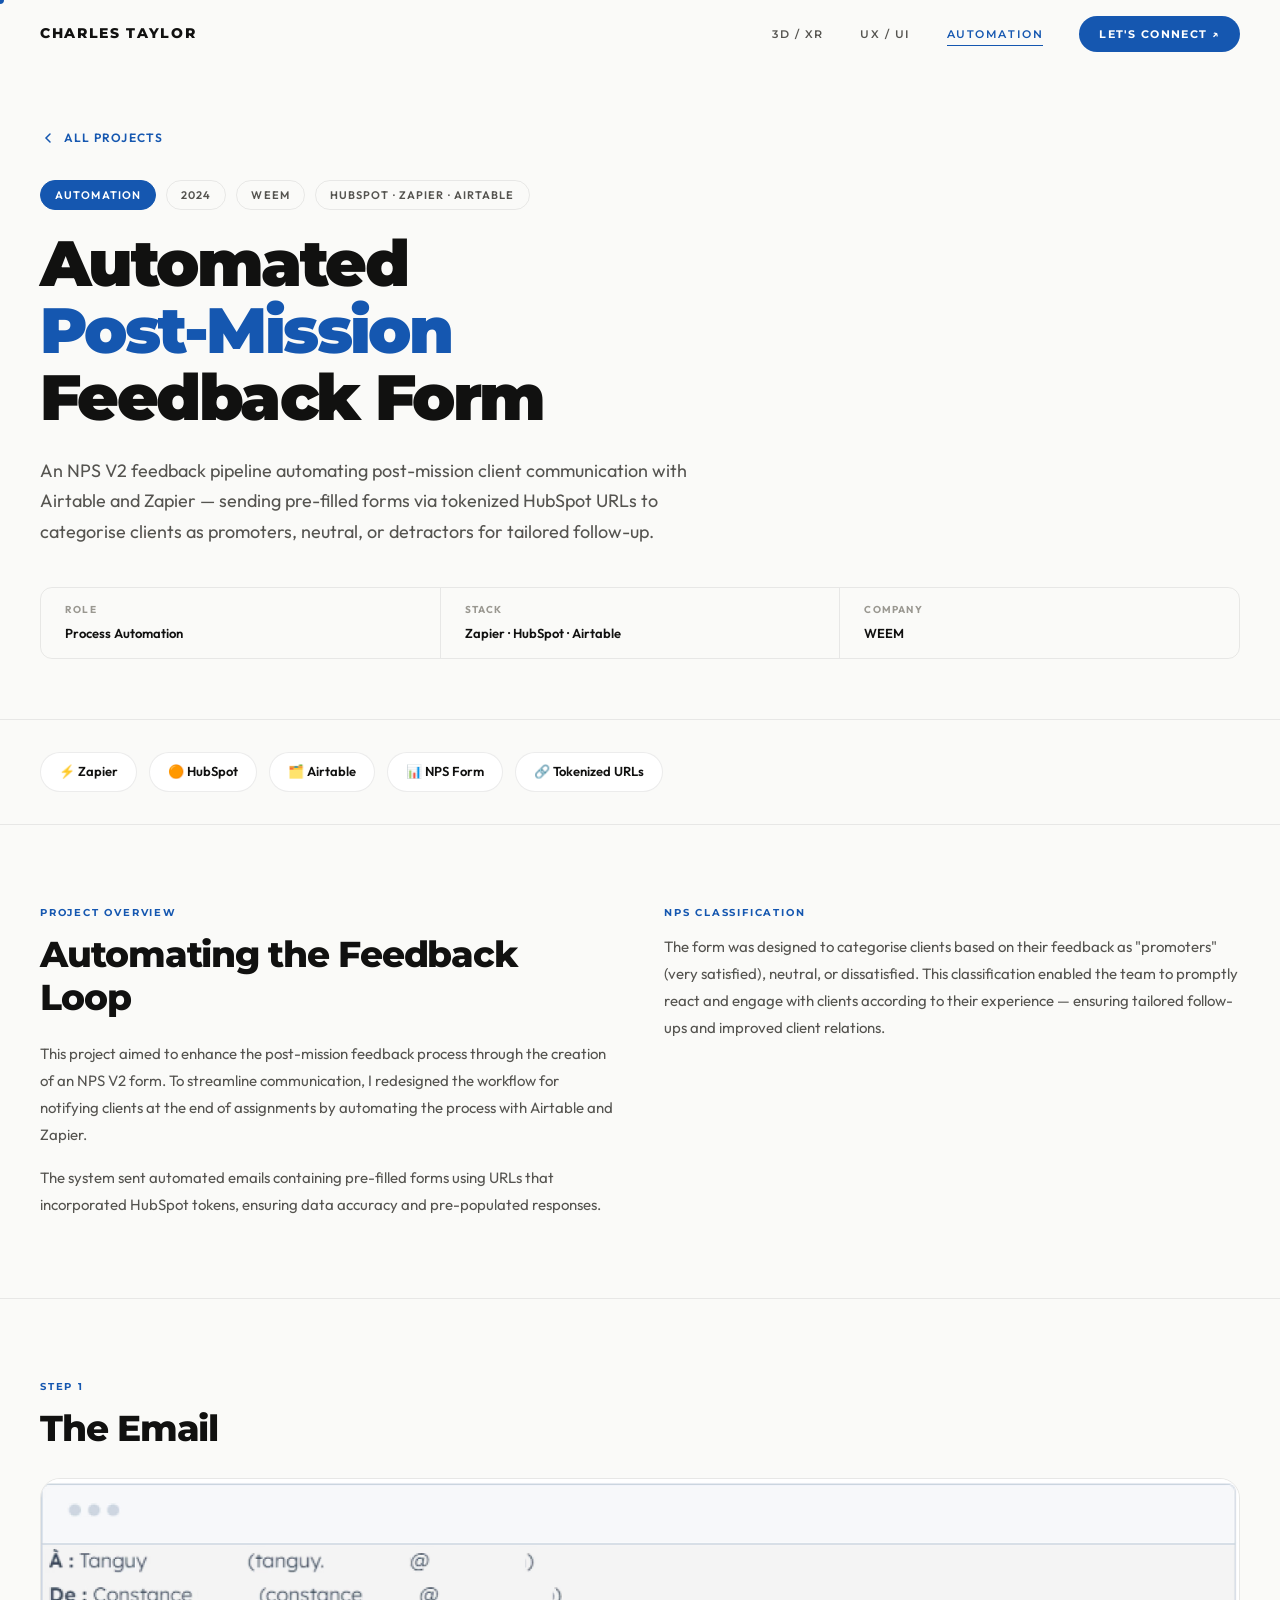
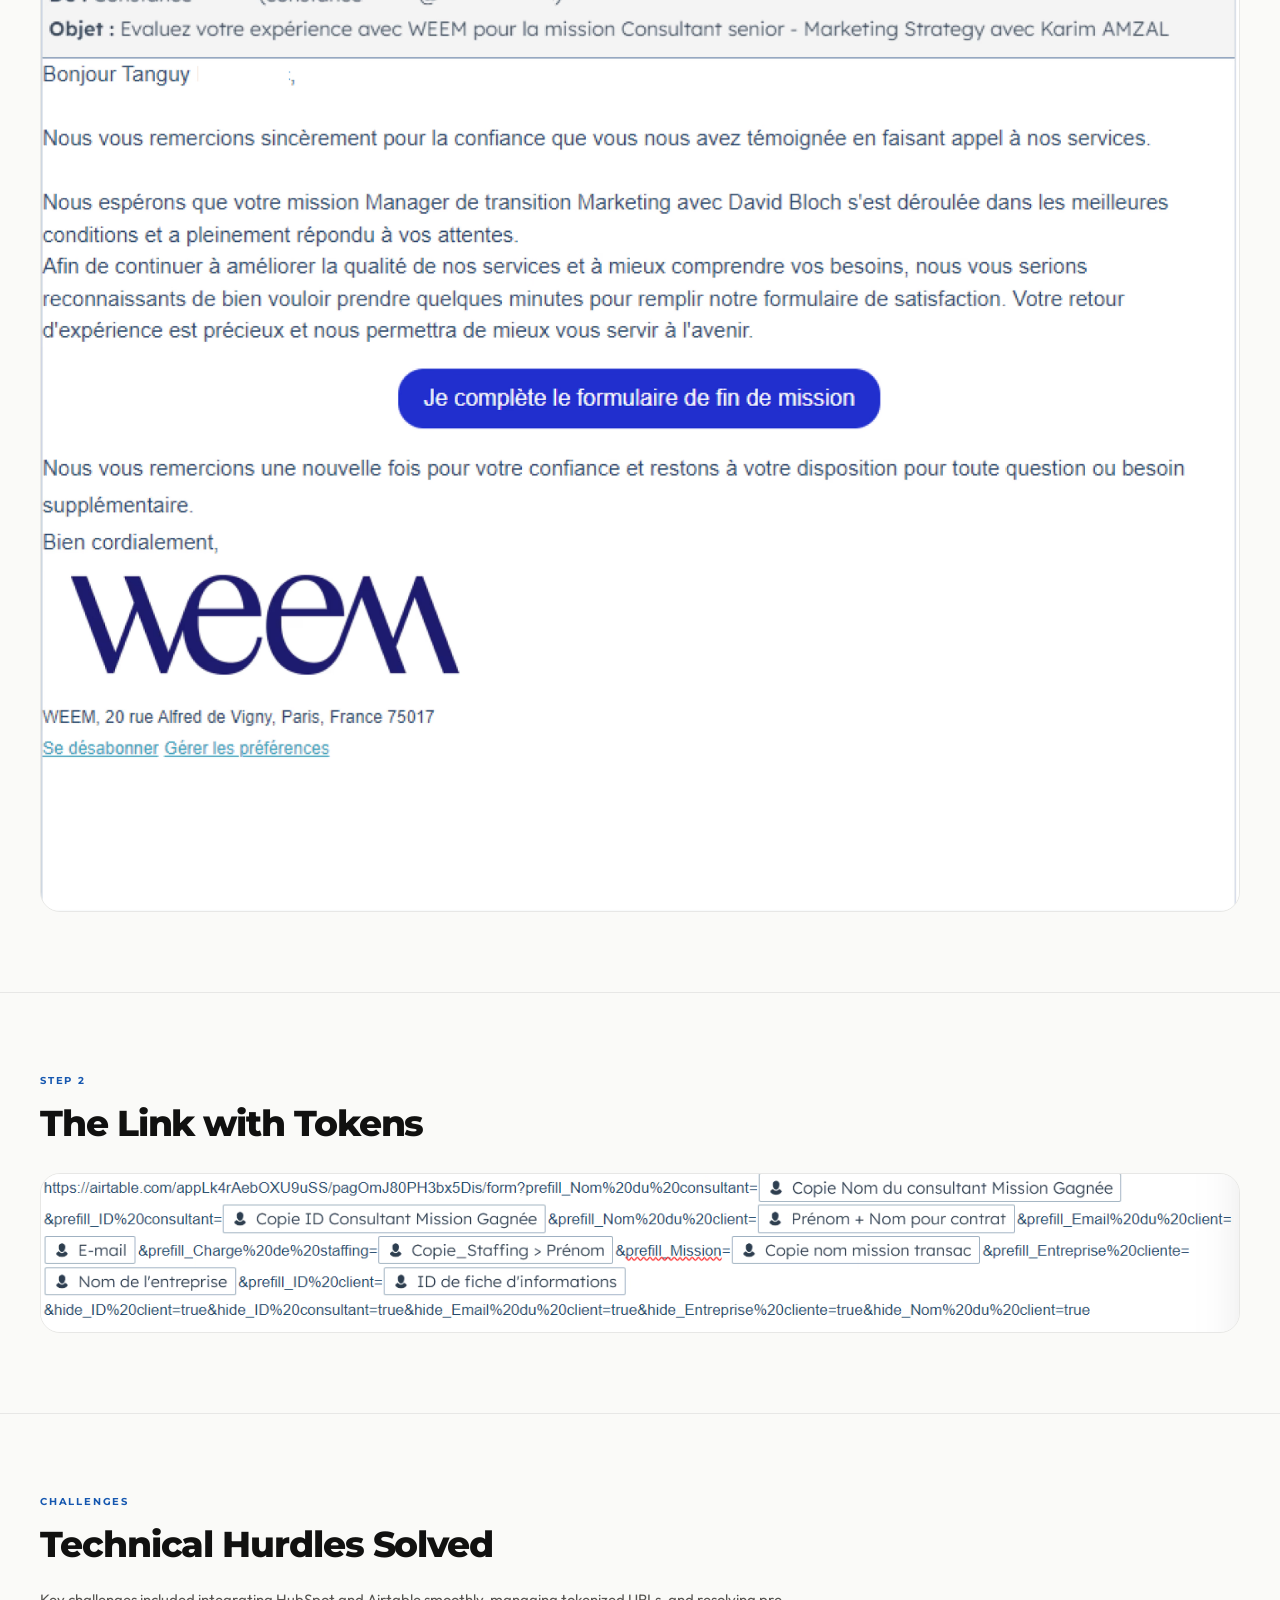
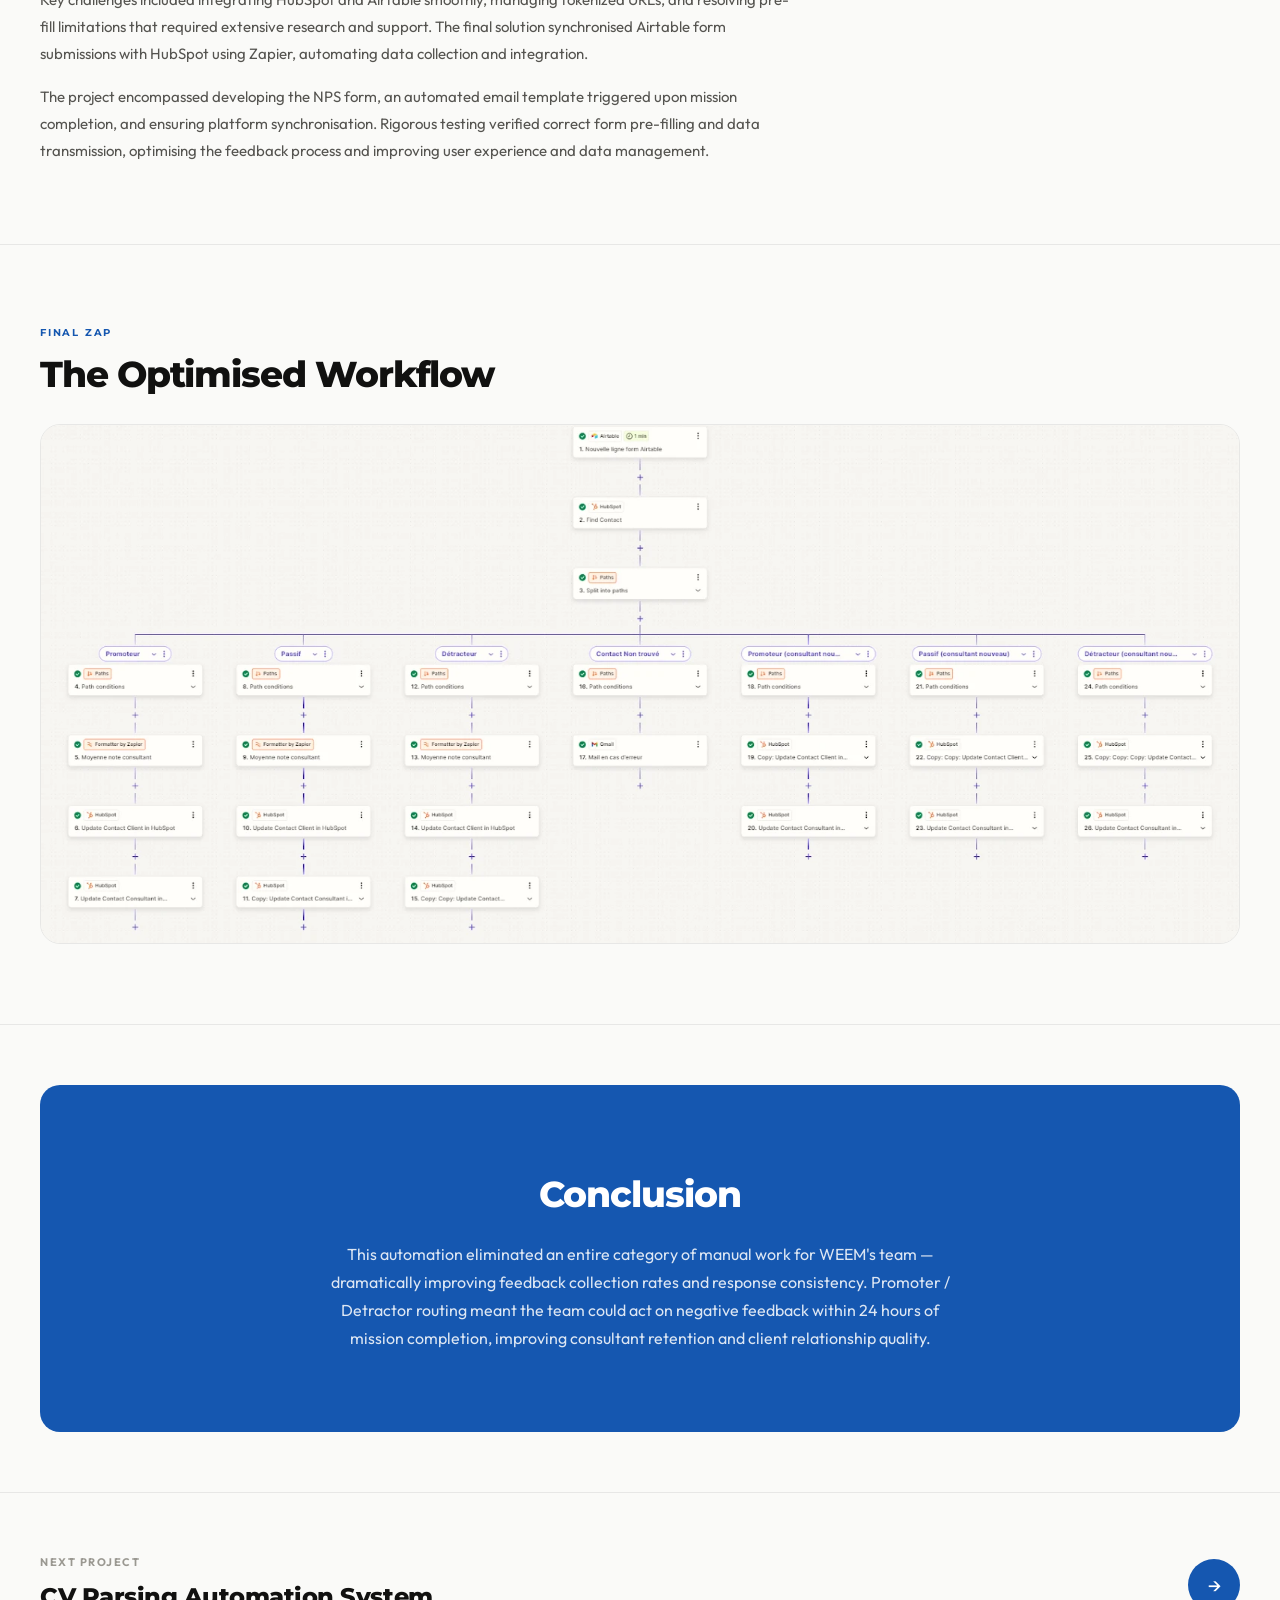
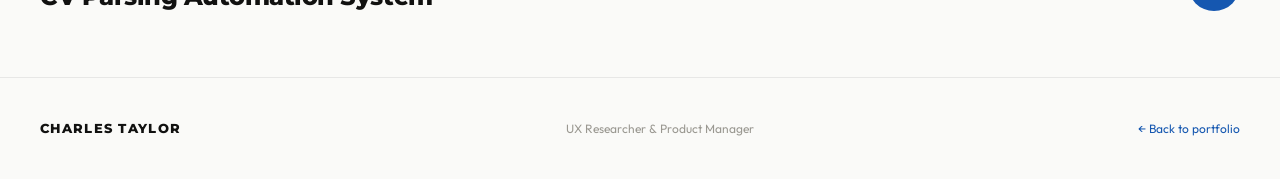
==== portfolio/projects/automated-feedback.html @ 67de45f5 "fix: correct file structure" ====
<!DOCTYPE html>
<html lang="en">
<head>
  <meta charset="UTF-8" />
  <meta name="viewport" content="width=device-width, initial-scale=1.0" />
  <title>Automated Post-Mission Feedback Form — Charles Taylor</title>
  <link rel="stylesheet" href="../css/style.css" />
  <style>body { opacity: 0; }</style>
</head>
<body>
  <div class="cursor-dot"></div>
  <div class="cursor-ring"></div>
  <nav class="nav">
    <a href="../index.html" class="nav-logo">CHARLES TAYLOR</a>
    <div class="nav-links">
      <a href="../index.html#xr-projects" class="nav-link">3D / XR</a>
      <a href="../index.html#ux-projects" class="nav-link">UX / UI</a>
      <a href="../index.html#automation" class="nav-link active">Automation</a>
      <a href="../index.html#contact" class="nav-cta">Let's Connect ↗</a>
    </div>
    <button class="nav-menu-btn" aria-label="Open menu"><span></span><span></span></button>
  </nav>
  <div class="mobile-menu">
    <a href="../index.html#xr-projects">3D / XR</a>
    <a href="../index.html#ux-projects">UX / UI</a>
    <a href="../index.html#automation">Automation</a>
    <a href="../index.html#contact">Let's Connect</a>
  </div>

  <div class="project-hero">
    <div class="container">
      <a href="../index.html" class="breadcrumb">
        <svg width="16" height="16" viewBox="0 0 16 16" fill="none"><path d="M10 12L6 8l4-4" stroke="currentColor" stroke-width="1.5" stroke-linecap="round"/></svg>
        All Projects
      </a>
      <div class="project-hero-meta">
        <span class="meta-tag blue">Automation</span>
        <span class="meta-tag">2024</span>
        <span class="meta-tag">WEEM</span>
        <span class="meta-tag">HubSpot · Zapier · Airtable</span>
      </div>
      <h1 class="project-title">Automated<br/><em>Post-Mission</em><br/>Feedback Form</h1>
      <p class="project-intro">
        An NPS V2 feedback pipeline automating post-mission client communication with Airtable and Zapier — sending pre-filled forms via tokenized HubSpot URLs to categorise clients as promoters, neutral, or detractors for tailored follow-up.
      </p>
      <div class="project-hero-details reveal">
        <div class="detail-item"><span class="detail-label">Role</span><span class="detail-value">Process Automation</span></div>
        <div class="detail-item"><span class="detail-label">Stack</span><span class="detail-value">Zapier · HubSpot · Airtable</span></div>
        <div class="detail-item"><span class="detail-label">Company</span><span class="detail-value">WEEM</span></div>
      </div>
    </div>
  </div>


  <!-- Stack badges -->
  <div style="padding:32px 40px;display:flex;gap:12px;flex-wrap:wrap;border-bottom:1px solid var(--line);max-width:1280px;margin:0 auto;">
    <span style="padding:8px 18px;background:var(--white);border:1px solid var(--line);border-radius:100px;font-size:13px;font-weight:600;">⚡ Zapier</span>
    <span style="padding:8px 18px;background:var(--white);border:1px solid var(--line);border-radius:100px;font-size:13px;font-weight:600;">🟠 HubSpot</span>
    <span style="padding:8px 18px;background:var(--white);border:1px solid var(--line);border-radius:100px;font-size:13px;font-weight:600;">🗂️ Airtable</span>
    <span style="padding:8px 18px;background:var(--white);border:1px solid var(--line);border-radius:100px;font-size:13px;font-weight:600;">📊 NPS Form</span>
    <span style="padding:8px 18px;background:var(--white);border:1px solid var(--line);border-radius:100px;font-size:13px;font-weight:600;">🔗 Tokenized URLs</span>
  </div>

  <!-- Overview -->
  <div class="project-section">
    <div class="container">
      <div class="content-grid">
        <div>
          <div class="section-label">Project Overview</div>
          <h2 class="section-h2">Automating the Feedback Loop</h2>
          <div class="section-body">
            <p>
              This project aimed to enhance the post-mission feedback process through the creation of an NPS V2 form. To streamline communication, I redesigned the workflow for notifying clients at the end of assignments by automating the process with Airtable and Zapier.
            </p>
            <p>
              The system sent automated emails containing pre-filled forms using URLs that incorporated HubSpot tokens, ensuring data accuracy and pre-populated responses.
            </p>
          </div>
        </div>
        <div class="reveal reveal-delay-1">
          <div class="section-label">NPS Classification</div>
          <div class="section-body">
            <p>
              The form was designed to categorise clients based on their feedback as "promoters" (very satisfied), neutral, or dissatisfied. This classification enabled the team to promptly react and engage with clients according to their experience — ensuring tailored follow-ups and improved client relations.
            </p>
          </div>
        </div>
      </div>
    </div>
  </div>

  <!-- The Email -->
  <div class="project-section">
    <div class="container">
      <div class="section-label">Step 1</div>
      <h2 class="section-h2">The Email</h2>
      <div class="reveal" style="margin-top:28px;">
        <img src="../../Brand_assets/My current portfolio/Automated Post-Mission Form Page/Automated Post-Mission Feedback Form  1st Pic.avif"
             alt="Automated feedback email" loading="lazy"
             style="width:100%;height:auto;display:block;border-radius:var(--radius-lg);border:1px solid var(--line);" />
      </div>
    </div>
  </div>

  <!-- The link with tokens -->
  <div class="project-section">
    <div class="container">
      <div class="section-label">Step 2</div>
      <h2 class="section-h2">The Link with Tokens</h2>
      <div class="reveal" style="margin-top:28px;">
        <img src="../../Brand_assets/My current portfolio/Automated Post-Mission Form Page/Automated Post-Mission Feedback Form 2nd Pic.avif"
             alt="Tokenized URL" loading="lazy"
             style="width:100%;height:auto;display:block;border-radius:var(--radius-lg);border:1px solid var(--line);" />
      </div>
    </div>
  </div>

  <!-- Challenges -->
  <div class="project-section">
    <div class="container">
      <div class="section-label">Challenges</div>
      <h2 class="section-h2">Technical Hurdles Solved</h2>
      <div class="section-body" style="max-width:760px;">
        <p>
          Key challenges included integrating HubSpot and Airtable smoothly, managing tokenized URLs, and resolving pre-fill limitations that required extensive research and support. The final solution synchronised Airtable form submissions with HubSpot using Zapier, automating data collection and integration.
        </p>
        <p>
          The project encompassed developing the NPS form, an automated email template triggered upon mission completion, and ensuring platform synchronisation. Rigorous testing verified correct form pre-filling and data transmission, optimising the feedback process and improving user experience and data management.
        </p>
      </div>
    </div>
  </div>

  <!-- Final Zap -->
  <div class="project-section">
    <div class="container">
      <div class="section-label">Final Zap</div>
      <h2 class="section-h2">The Optimised Workflow</h2>
      <div class="reveal" style="margin-top:28px;">
        <img src="../../Brand_assets/My current portfolio/Automated Post-Mission Form Page/Automated Post-Mission Feedback Form 3rd Final Zap Pic.webp"
             alt="Final Zapier workflow" loading="lazy"
             style="width:100%;height:auto;display:block;border-radius:var(--radius-lg);border:1px solid var(--line);" />
      </div>
    </div>
  </div>

  <div class="conclusion-section reveal">
    <h2>Conclusion</h2>
    <p>
      This automation eliminated an entire category of manual work for WEEM's team — dramatically improving feedback collection rates and response consistency. Promoter / Detractor routing meant the team could act on negative feedback within 24 hours of mission completion, improving consultant retention and client relationship quality.
    </p>
  </div>

  <a href="parsing-automation.html" class="next-project">
    <div><div class="next-label">Next Project</div><div class="next-title">CV Parsing Automation System</div></div>
    <div class="next-arrow">→</div>
  </a>

  <footer>
    <span class="footer-logo">CHARLES TAYLOR</span>
    <span>UX Researcher & Product Manager</span>
    <a href="../index.html" style="color:var(--blue);">← Back to portfolio</a>
  </footer>
  <script src="../js/main.js"></script>
</body>
</html>
---- portfolio/css/style.css ----
/* =========================================
   CHARLES TAYLOR PORTFOLIO — style.css
   ========================================= */

@import url('https://fonts.googleapis.com/css2?family=Montserrat:wght@400;600;700;800;900&family=Outfit:wght@300;400;500;600&display=swap');

/* ── Variables ───────────────────────────── */
:root {
  --bg: #FAFAF8;
  --surface: #ECEAE6;
  --blue: #1557B0;
  --blue-mid: #2B72D0;
  --blue-light: #E8F0FB;
  --blue-dark: #0D3D80;
  --white: #FFFFFF;
  --ink: #111110;
  --ink-mid: #555450;
  --ink-light: #9A9891;
  --line: rgba(17, 17, 16, 0.08);
  --ff-display: 'Montserrat', sans-serif;
  --ff-body: 'Outfit', sans-serif;
  --radius: 12px;
  --radius-lg: 20px;
  --shadow: 0 4px 24px rgba(21, 87, 176, 0.08);
  --shadow-hover: 0 24px 64px rgba(21, 87, 176, 0.18);
  --transition: 0.45s cubic-bezier(0.25, 0.46, 0.45, 0.94);
  --nav-h: 68px;
}

/* ── Reset ───────────────────────────────── */
*, *::before, *::after { box-sizing: border-box; margin: 0; padding: 0; }

html { scroll-behavior: smooth; font-size: 16px; }

body {
  background: var(--bg);
  color: var(--ink);
  font-family: var(--ff-body);
  font-size: 15px;
  line-height: 1.65;
  overflow-x: hidden;
  cursor: none;
}

a { color: inherit; text-decoration: none; }
img, video { max-width: 100%; display: block; }
button { cursor: none; border: none; background: none; font-family: inherit; }

/* ── Custom Cursor ───────────────────────── */
.cursor-dot,
.cursor-ring {
  position: fixed;
  top: 0; left: 0;
  pointer-events: none;
  z-index: 9999;
  border-radius: 50%;
  transform: translate(-50%, -50%);
  transition: opacity 0.3s;
}
.cursor-dot {
  width: 8px; height: 8px;
  background: var(--blue);
}
.cursor-ring {
  width: 40px; height: 40px;
  border: 1.5px solid rgba(21, 87, 176, 0.45);
  transition: transform 0.12s ease, width 0.3s, height 0.3s, border-color 0.3s;
}
body.cursor-hover .cursor-ring {
  width: 56px; height: 56px;
  border-color: var(--blue);
}
body.cursor-hidden .cursor-dot,
body.cursor-hidden .cursor-ring { opacity: 0; }

/* ── Nav ─────────────────────────────────── */
.nav {
  position: fixed;
  top: 0; left: 0; right: 0;
  height: var(--nav-h);
  display: flex;
  align-items: center;
  justify-content: space-between;
  padding: 0 40px;
  z-index: 100;
  transition: background 0.4s, box-shadow 0.4s;
}
.nav.scrolled {
  background: rgba(250, 250, 248, 0.96);
  backdrop-filter: blur(12px);
  box-shadow: 0 1px 0 var(--line);
}
.nav-logo {
  font-family: var(--ff-display);
  font-weight: 800;
  font-size: 14px;
  letter-spacing: 0.12em;
  color: var(--ink);
}
.nav-links {
  display: flex;
  align-items: center;
  gap: 36px;
}
.nav-link {
  font-family: var(--ff-display);
  font-size: 11px;
  font-weight: 600;
  letter-spacing: 0.14em;
  color: var(--ink-mid);
  text-transform: uppercase;
  position: relative;
  transition: color 0.25s;
}
.nav-link::after {
  content: '';
  position: absolute;
  bottom: -3px; left: 0; right: 0;
  height: 1px;
  background: var(--blue);
  transform: scaleX(0);
  transform-origin: left;
  transition: transform 0.3s;
}
.nav-link:hover { color: var(--blue); }
.nav-link:hover::after,
.nav-link.active::after { transform: scaleX(1); }
.nav-link.active { color: var(--blue); }

.nav-cta {
  font-family: var(--ff-display);
  font-size: 11px;
  font-weight: 700;
  letter-spacing: 0.12em;
  text-transform: uppercase;
  color: var(--white);
  background: var(--blue);
  padding: 9px 20px;
  border-radius: 100px;
  transition: background 0.25s, transform 0.25s;
}
.nav-cta:hover { background: var(--blue-dark); transform: translateY(-1px); }

.nav-menu-btn {
  display: none;
  flex-direction: column;
  gap: 5px;
  width: 28px;
  cursor: none;
}
.nav-menu-btn span {
  display: block;
  height: 2px;
  background: var(--ink);
  border-radius: 2px;
  transition: var(--transition);
}

/* Mobile menu */
.mobile-menu {
  display: none;
  position: fixed;
  inset: 0;
  background: var(--blue-dark);
  z-index: 99;
  flex-direction: column;
  align-items: center;
  justify-content: center;
  gap: 32px;
  opacity: 0;
  pointer-events: none;
  transition: opacity 0.4s;
}
.mobile-menu.open {
  opacity: 1;
  pointer-events: all;
}
.mobile-menu a {
  font-family: var(--ff-display);
  font-size: 32px;
  font-weight: 800;
  color: var(--white);
  letter-spacing: -0.02em;
  opacity: 0;
  transform: translateY(20px);
  transition: opacity 0.4s, transform 0.4s, color 0.25s;
}
.mobile-menu.open a {
  opacity: 1;
  transform: translateY(0);
}
.mobile-menu a:hover { color: var(--blue-light); }

/* ── Hero ─────────────────────────────────── */
.hero {
  min-height: 100vh;
  padding-top: var(--nav-h);
  display: flex;
  align-items: center;
  position: relative;
  overflow: hidden;
}
.hero::before {
  content: '';
  position: absolute;
  top: -200px; right: -100px;
  width: 600px; height: 600px;
  background: radial-gradient(circle, var(--blue-light) 0%, transparent 70%);
  pointer-events: none;
}
.hero-inner {
  width: 100%;
  max-width: 1280px;
  margin: 0 auto;
  padding: 32px 40px 60px;
  display: grid;
  grid-template-columns: 1fr 1fr;
  gap: 60px;
  align-items: center;
}
.hero-tag {
  display: inline-flex;
  align-items: center;
  gap: 8px;
  font-size: 12px;
  font-weight: 600;
  letter-spacing: 0.12em;
  text-transform: uppercase;
  color: var(--blue);
  background: var(--blue-light);
  padding: 6px 14px;
  border-radius: 100px;
  margin-bottom: 28px;
}
.hero-tag::before {
  content: '';
  width: 6px; height: 6px;
  border-radius: 50%;
  background: var(--blue);
}
.hero-title {
  font-family: var(--ff-display);
  font-size: clamp(40px, 5.5vw, 72px);
  font-weight: 900;
  line-height: 1.06;
  letter-spacing: -0.03em;
  color: var(--ink);
  margin-bottom: 32px;
  overflow: hidden;
}
.hero-title .line {
  display: block;
  overflow: hidden;
}
.hero-title .line span {
  display: block;
  transform: translateY(110%);
  opacity: 0;
  animation: revealUp 0.9s cubic-bezier(0.16, 1, 0.3, 1) forwards;
}
.hero-title .line:nth-child(1) span { animation-delay: 0.1s; }
.hero-title .line:nth-child(2) span { animation-delay: 0.2s; }
.hero-title .line:nth-child(3) span { animation-delay: 0.3s; }
.hero-title .line:nth-child(4) span { animation-delay: 0.4s; }
.hero-title em {
  font-style: normal;
  color: var(--blue);
}

.hero-bio {
  font-size: 16px;
  color: var(--ink-mid);
  line-height: 1.7;
  max-width: 460px;
  margin-bottom: 36px;
  opacity: 0;
  animation: fadeUp 0.8s ease forwards 0.6s;
}

.hero-actions {
  display: flex;
  gap: 16px;
  flex-wrap: wrap;
  opacity: 0;
  animation: fadeUp 0.8s ease forwards 0.75s;
}
.btn-primary {
  display: inline-flex;
  align-items: center;
  gap: 8px;
  font-family: var(--ff-display);
  font-size: 12px;
  font-weight: 700;
  letter-spacing: 0.1em;
  text-transform: uppercase;
  color: var(--white);
  background: var(--blue);
  padding: 14px 28px;
  border-radius: 100px;
  transition: background 0.25s, transform 0.25s, box-shadow 0.25s;
}
.btn-primary:hover {
  background: var(--blue-dark);
  transform: translateY(-2px);
  box-shadow: 0 8px 24px rgba(21, 87, 176, 0.3);
}
.btn-secondary {
  display: inline-flex;
  align-items: center;
  gap: 8px;
  font-family: var(--ff-display);
  font-size: 12px;
  font-weight: 700;
  letter-spacing: 0.1em;
  text-transform: uppercase;
  color: var(--blue);
  border: 1.5px solid var(--blue);
  padding: 13px 28px;
  border-radius: 100px;
  transition: background 0.25s, color 0.25s, transform 0.25s;
}
.btn-secondary:hover {
  background: var(--blue);
  color: var(--white);
  transform: translateY(-2px);
}

.hero-right {
  display: flex;
  flex-direction: column;
  align-items: center;
  gap: 28px;
  opacity: 0;
  animation: fadeUp 0.9s ease forwards 0.4s;
}
.hero-photo-wrap {
  position: relative;
  width: 260px; height: 260px;
}
.hero-photo-ring {
  position: absolute;
  inset: -12px;
  border-radius: 50%;
  border: 1.5px dashed rgba(21, 87, 176, 0.3);
  animation: rotateSlow 30s linear infinite;
}
.hero-photo {
  width: 100%; height: 100%;
  border-radius: 50%;
  overflow: hidden;
  background: var(--blue-light);
  display: flex;
  align-items: center;
  justify-content: center;
}
.hero-photo img {
  width: 100%;
  height: 100%;
  object-fit: cover;
  object-position: center 100%;
  transform: scale(1.5);
  transform-origin: center 20%;
}
.hero-photo-initials {
  font-family: var(--ff-display);
  font-size: 56px;
  font-weight: 900;
  color: var(--blue);
  letter-spacing: -0.02em;
}

.hero-stats {
  display: grid;
  grid-template-columns: repeat(3, 1fr);
  gap: 16px;
  width: 100%;
  max-width: 340px;
}
.stat-item {
  text-align: center;
  padding: 16px 12px;
  background: var(--white);
  border-radius: var(--radius);
  border: 1px solid var(--line);
}
.stat-num {
  font-family: var(--ff-display);
  font-size: 22px;
  font-weight: 800;
  color: var(--blue);
  letter-spacing: -0.02em;
}
.stat-label {
  font-size: 10px;
  color: var(--ink-light);
  letter-spacing: 0.06em;
  text-transform: uppercase;
  margin-top: 2px;
}

.hero-scroll {
  position: absolute;
  bottom: 32px;
  left: 50%;
  transform: translateX(-50%);
  display: flex;
  flex-direction: column;
  align-items: center;
  gap: 8px;
  font-size: 10px;
  letter-spacing: 0.14em;
  text-transform: uppercase;
  color: var(--ink-light);
  animation: fadeIn 1s ease forwards 1.2s;
  opacity: 0;
}
.scroll-line {
  width: 1px; height: 48px;
  background: linear-gradient(to bottom, var(--ink-light), transparent);
  animation: scrollBounce 2s ease-in-out infinite;
}

/* ── Featured Clients ────────────────────── */
.featured-clients {
  padding: 64px 0 48px;
}
.featured-label {
  font-family: var(--ff-display);
  font-size: 10px;
  font-weight: 700;
  letter-spacing: 0.18em;
  text-transform: uppercase;
  color: var(--ink-light);
  text-align: center;
  margin-bottom: 28px;
}
.featured-grid {
  display: grid;
  grid-template-columns: repeat(5, 1fr);
  gap: 16px;
}
.featured-card {
  display: flex;
  flex-direction: column;
  align-items: center;
  gap: 16px;
  padding: 28px 20px 20px;
  background: var(--white);
  border: 1px solid var(--line);
  border-radius: var(--radius-lg);
  transition: border-color 0.25s, transform 0.25s, box-shadow 0.25s;
  cursor: none;
}
.featured-card:hover {
  border-color: var(--blue-mid);
  transform: translateY(-4px);
  box-shadow: var(--shadow-hover);
}
.featured-card-logo {
  height: 52px;
  display: flex;
  align-items: center;
  justify-content: center;
}
.featured-card-logo img {
  max-height: 52px;
  max-width: 100px;
  width: auto;
  object-fit: contain;
  filter: grayscale(0.2);
  transition: filter 0.25s;
}
.featured-card:hover .featured-card-logo img { filter: grayscale(0); }
.featured-card-info {
  display: flex;
  flex-direction: column;
  align-items: center;
  gap: 4px;
  text-align: center;
}
.featured-card-tag {
  font-size: 9px;
  font-weight: 700;
  letter-spacing: 0.14em;
  text-transform: uppercase;
  color: var(--blue);
  background: var(--blue-light);
  padding: 3px 8px;
  border-radius: 100px;
}
.featured-card-name {
  font-family: var(--ff-display);
  font-size: 13px;
  font-weight: 700;
  color: var(--ink);
}

@media (max-width: 768px) {
  .featured-grid { grid-template-columns: repeat(3, 1fr); }
}
@media (max-width: 480px) {
  .featured-grid { grid-template-columns: repeat(2, 1fr); }
}

/* ── Logo Strip ──────────────────────────── */
.logo-strip {
  border-top: 1px solid var(--line);
  border-bottom: 1px solid var(--line);
  padding: 20px 0;
  overflow: hidden;
  background: var(--white);
}
.logo-strip-label {
  text-align: center;
  font-size: 10px;
  font-weight: 700;
  letter-spacing: 0.18em;
  text-transform: uppercase;
  color: var(--ink-light);
  margin-bottom: 16px;
}
.logo-track {
  display: flex;
  width: max-content;
  animation: marquee 22s linear infinite;
}
.logo-track:hover { animation-play-state: paused; }
.logo-set {
  display: flex;
  align-items: center;
  gap: 0;
}
.logo-item {
  display: flex;
  align-items: center;
  justify-content: center;
  padding: 0 44px;
  border-right: 1px solid var(--line);
  height: 56px;
  opacity: 0.5;
  transition: opacity 0.25s;
}
.logo-item:hover { opacity: 1; }
.logo-item svg { height: 28px; width: auto; display: block; }
.logo-item img {
  width: 100px;
  height: 36px;
  object-fit: contain;
  display: block;
  filter: grayscale(1);
  transition: filter 0.25s;
}
.logo-item:hover img { filter: grayscale(0); }

@keyframes marquee {
  from { transform: translateX(0); }
  to   { transform: translateX(-50%); }
}

/* ── Section Layout ──────────────────────── */
.container {
  max-width: 1280px;
  margin: 0 auto;
  padding: 0 40px;
}

.section-header {
  display: flex;
  align-items: baseline;
  gap: 16px;
  margin-bottom: 48px;
  padding-bottom: 20px;
  border-bottom: 1px solid var(--line);
}
.section-num {
  font-family: var(--ff-display);
  font-size: 11px;
  font-weight: 700;
  letter-spacing: 0.14em;
  color: var(--blue);
  text-transform: uppercase;
}
.section-title {
  font-family: var(--ff-display);
  font-size: clamp(28px, 3.5vw, 44px);
  font-weight: 800;
  letter-spacing: -0.03em;
  color: var(--ink);
}
.section-desc {
  margin-left: auto;
  font-size: 14px;
  color: var(--ink-light);
  max-width: 260px;
  text-align: right;
}

/* ── Quote / About ───────────────────────── */
.about-section {
  padding: 80px 0 40px;
}

/* Pull quote */
.pull-quote {
  display: flex;
  gap: 28px;
  align-items: flex-start;
  padding: 36px 40px;
  background: var(--blue);
  border-radius: var(--radius-lg);
  margin-bottom: 48px;
}
.pull-quote-bar {
  width: 3px;
  min-height: 100%;
  background: rgba(255,255,255,0.3);
  border-radius: 2px;
  flex-shrink: 0;
  align-self: stretch;
}
.pull-quote-body { flex: 1; }
.pull-quote-text {
  font-size: 18px;
  line-height: 1.65;
  font-style: italic;
  color: var(--white);
  margin-bottom: 16px;
}
.pull-quote-author {
  font-family: var(--ff-display);
  font-size: 11px;
  font-weight: 700;
  letter-spacing: 0.12em;
  text-transform: uppercase;
  color: rgba(255,255,255,0.65);
}

/* 3-col about grid */
.about-grid {
  display: grid;
  grid-template-columns: 2fr 1.5fr 1.5fr;
  gap: 0;
  border: 1px solid var(--line);
  border-radius: var(--radius-lg);
  overflow: hidden;
}
.about-col {
  padding: 32px;
  border-right: 1px solid var(--line);
}
.about-col:last-child { border-right: none; }
.about-col-label {
  font-family: var(--ff-display);
  font-size: 10px;
  font-weight: 700;
  letter-spacing: 0.18em;
  text-transform: uppercase;
  color: var(--blue);
  margin-bottom: 14px;
}
.about-col-title {
  font-family: var(--ff-display);
  font-size: 20px;
  font-weight: 800;
  letter-spacing: -0.02em;
  line-height: 1.2;
  margin-bottom: 16px;
  color: var(--ink);
}
.about-col-body {
  font-size: 14px;
  color: var(--ink-mid);
  line-height: 1.75;
  margin-bottom: 12px;
}
.about-col-body:last-child { margin-bottom: 0; }

.skills-list {
  display: flex;
  flex-wrap: wrap;
  gap: 8px;
}
.skill-tag {
  font-size: 12px;
  font-weight: 500;
  color: var(--blue);
  background: var(--blue-light);
  padding: 5px 12px;
  border-radius: 100px;
  border: 1px solid rgba(21, 87, 176, 0.2);
}
.edu-list {
  display: flex;
  flex-direction: column;
  gap: 16px;
}
.edu-item {
  font-size: 13px;
  color: var(--ink-mid);
  line-height: 1.5;
  padding-left: 14px;
  border-left: 2px solid var(--blue-light);
}

@media (max-width: 900px) {
  .about-grid { grid-template-columns: 1fr; }
  .about-col { border-right: none; border-bottom: 1px solid var(--line); }
  .about-col:last-child { border-bottom: none; }
  .pull-quote { padding: 24px; }
}

/* ── Projects Grid ───────────────────────── */
.projects-section {
  padding: 100px 0;
}
.projects-grid {
  display: grid;
  grid-template-columns: repeat(12, 1fr);
  gap: 20px;
}

/* Card sizes */
.card--large  { grid-column: span 8; }
.card--medium { grid-column: span 6; }
.card--small  { grid-column: span 4; }

.project-card {
  position: relative;
  border-radius: var(--radius-lg);
  overflow: hidden;
  background: var(--surface);
  cursor: none;
  group: true;
}
.project-card-inner {
  position: relative;
  aspect-ratio: 16/10;
  overflow: hidden;
}
.card--large .project-card-inner { aspect-ratio: 16/9; }
.card--small  .project-card-inner { aspect-ratio: 4/3; }

.project-card-img {
  width: 100%;
  height: 100%;
  object-fit: cover;
  transition: transform 0.7s cubic-bezier(0.25, 0.46, 0.45, 0.94);
}
.project-card:hover .project-card-img { transform: scale(1.06); }

.project-card-overlay {
  position: absolute;
  inset: 0;
  background: linear-gradient(to top, rgba(13, 61, 128, 0.85) 0%, rgba(13, 61, 128, 0.1) 60%, transparent 100%);
  opacity: 0;
  transition: opacity 0.4s;
}
.project-card:hover .project-card-overlay { opacity: 1; }

.project-card-body {
  padding: 20px 22px;
}
.project-card-meta {
  display: flex;
  align-items: center;
  gap: 10px;
  margin-bottom: 8px;
}
.card-category {
  font-size: 10px;
  font-weight: 700;
  letter-spacing: 0.12em;
  text-transform: uppercase;
  color: var(--blue);
  background: var(--blue-light);
  padding: 4px 10px;
  border-radius: 100px;
}
.card-year {
  font-size: 11px;
  color: var(--ink-light);
}
.project-card-title {
  font-family: var(--ff-display);
  font-size: clamp(15px, 1.4vw, 19px);
  font-weight: 800;
  letter-spacing: -0.02em;
  color: var(--ink);
  margin-bottom: 4px;
  line-height: 1.25;
}
.project-card-role {
  font-size: 13px;
  color: var(--ink-mid);
}
.project-card-arrow {
  position: absolute;
  bottom: 20px; right: 22px;
  width: 36px; height: 36px;
  background: var(--blue);
  border-radius: 50%;
  display: flex;
  align-items: center;
  justify-content: center;
  color: var(--white);
  font-size: 16px;
  transform: scale(0);
  transition: transform 0.35s cubic-bezier(0.34, 1.56, 0.64, 1);
}
.project-card:hover .project-card-arrow { transform: scale(1); }

/* Fallback color backgrounds for cards without images */
.card-bg--blue   { background: linear-gradient(135deg, #1557B0, #2B72D0); }
.card-bg--dark   { background: linear-gradient(135deg, #111, #333); }
.card-bg--grey   { background: linear-gradient(135deg, #ECEAE6, #D8D5D0); }
.card-bg--green  { background: linear-gradient(135deg, #0D6E4E, #1A9E6E); }

/* ── Horizontal scroll strip (Category label) */
.category-strip {
  display: flex;
  align-items: center;
  gap: 20px;
  margin-bottom: 32px;
}
.category-label {
  font-family: var(--ff-display);
  font-size: 11px;
  font-weight: 700;
  letter-spacing: 0.16em;
  text-transform: uppercase;
  color: var(--white);
  background: var(--blue);
  padding: 7px 16px;
  border-radius: 100px;
}
.category-line {
  flex: 1;
  height: 1px;
  background: var(--line);
}

/* ── Contact ─────────────────────────────── */
.contact-section {
  padding: 120px 0 80px;
  text-align: center;
}
.contact-section h2 {
  font-family: var(--ff-display);
  font-size: clamp(40px, 6vw, 80px);
  font-weight: 900;
  letter-spacing: -0.04em;
  line-height: 1;
  margin-bottom: 24px;
}
.contact-section h2 em {
  font-style: normal;
  color: var(--blue);
}
.contact-section p {
  font-size: 17px;
  color: var(--ink-mid);
  max-width: 480px;
  margin: 0 auto 36px;
}
.contact-links {
  display: flex;
  align-items: center;
  justify-content: center;
  gap: 16px;
  flex-wrap: wrap;
}

/* ── Footer ──────────────────────────────── */
footer {
  padding: 40px;
  border-top: 1px solid var(--line);
  display: flex;
  align-items: center;
  justify-content: space-between;
  font-size: 12px;
  color: var(--ink-light);
}
.footer-logo {
  font-family: var(--ff-display);
  font-weight: 800;
  font-size: 13px;
  letter-spacing: 0.1em;
  color: var(--ink);
}

/* ══════════════════════════════════════════
   PROJECT PAGES
   ══════════════════════════════════════════ */
.project-hero {
  padding-top: calc(var(--nav-h) + 60px);
  padding-bottom: 60px;
  border-bottom: 1px solid var(--line);
}
.breadcrumb {
  display: inline-flex;
  align-items: center;
  gap: 8px;
  font-size: 12px;
  font-weight: 600;
  letter-spacing: 0.1em;
  text-transform: uppercase;
  color: var(--blue);
  margin-bottom: 32px;
  transition: opacity 0.25s;
}
.breadcrumb:hover { opacity: 0.7; }
.breadcrumb svg { transition: transform 0.25s; }
.breadcrumb:hover svg { transform: translateX(-3px); }

.project-hero-meta {
  display: flex;
  flex-wrap: wrap;
  gap: 10px;
  margin-bottom: 20px;
}
.meta-tag {
  font-size: 11px;
  font-weight: 600;
  letter-spacing: 0.1em;
  text-transform: uppercase;
  padding: 5px 14px;
  border-radius: 100px;
  border: 1.5px solid var(--line);
  color: var(--ink-mid);
}
.meta-tag.blue {
  background: var(--blue);
  color: var(--white);
  border-color: var(--blue);
}

/* Project hero detail row (Role / Available on / Client) */
.project-hero-details {
  display: flex;
  flex-wrap: wrap;
  gap: 0;
  margin-top: 32px;
  border: 1px solid var(--line);
  border-radius: var(--radius);
  overflow: hidden;
}
.detail-item {
  display: flex;
  flex-direction: column;
  gap: 4px;
  padding: 14px 24px;
  border-right: 1px solid var(--line);
  flex: 1;
  min-width: 140px;
}
.detail-item:last-child { border-right: none; }
.detail-label {
  font-size: 10px;
  font-weight: 700;
  letter-spacing: 0.12em;
  text-transform: uppercase;
  color: var(--ink-light);
}
.detail-value {
  font-size: 13px;
  font-weight: 600;
  color: var(--ink);
}

.project-title {
  font-family: var(--ff-display);
  font-size: clamp(32px, 5vw, 64px);
  font-weight: 900;
  letter-spacing: -0.04em;
  line-height: 1.05;
  margin-bottom: 24px;
}
.project-title em {
  font-style: normal;
  color: var(--blue);
}

.project-intro {
  font-size: 18px;
  color: var(--ink-mid);
  line-height: 1.7;
  max-width: 700px;
  margin-bottom: 40px;
}

/* Stats row */
.stats-row {
  display: flex;
  flex-wrap: wrap;
  gap: 0;
}
.stat-box {
  padding: 24px 36px;
  border-right: 1px solid var(--line);
}
.stat-box:first-child { padding-left: 0; }
.stat-box:last-child { border-right: none; }
.stat-box-num {
  font-family: var(--ff-display);
  font-size: 32px;
  font-weight: 900;
  color: var(--blue);
  letter-spacing: -0.03em;
}
.stat-box-label {
  font-size: 12px;
  color: var(--ink-light);
  letter-spacing: 0.06em;
  text-transform: uppercase;
}

/* Partners strip */
.partners-strip {
  display: flex;
  align-items: center;
  flex-wrap: wrap;
  gap: 24px;
  padding: 24px 0;
  border-top: 1px solid var(--line);
  border-bottom: 1px solid var(--line);
  margin-bottom: 60px;
}
.partners-label {
  font-size: 10px;
  font-weight: 700;
  letter-spacing: 0.14em;
  text-transform: uppercase;
  color: var(--ink-light);
}

/* Project content sections */
.project-section {
  padding: 80px 0;
  border-bottom: 1px solid var(--line);
}
.project-section:last-of-type { border-bottom: none; }

.section-label {
  font-family: var(--ff-display);
  font-size: 10px;
  font-weight: 700;
  letter-spacing: 0.18em;
  text-transform: uppercase;
  color: var(--blue);
  margin-bottom: 12px;
}
.section-h2 {
  font-family: var(--ff-display);
  font-size: clamp(24px, 3vw, 36px);
  font-weight: 800;
  letter-spacing: -0.03em;
  margin-bottom: 20px;
  line-height: 1.2;
}
.section-body {
  font-size: 15px;
  color: var(--ink-mid);
  line-height: 1.8;
  max-width: 680px;
}
.section-body p { margin-bottom: 16px; }
.section-body p:last-child { margin-bottom: 0; }

.content-grid {
  display: grid;
  grid-template-columns: 1fr 1fr;
  gap: 48px;
  align-items: start;
}
.content-grid.reverse { direction: rtl; }
.content-grid.reverse > * { direction: ltr; }

/* Media blocks */
.media-block {
  border-radius: var(--radius-lg);
  overflow: hidden;
  background: var(--surface);
}
.media-block img,
.media-block video {
  width: 100%;
  height: 100%;
  object-fit: cover;
  display: block;
}
.media-block video { max-height: 480px; object-fit: cover; }

.media-block iframe {
  width: 100%;
  aspect-ratio: 16/9;
  border: none;
  display: block;
}

/* Deliverables list */
.deliverables-list {
  display: flex;
  flex-direction: column;
  gap: 16px;
  margin-top: 24px;
}
.deliverable-item {
  display: flex;
  flex-wrap: wrap;
  gap: 16px;
  padding: 20px;
  background: var(--white);
  border-radius: var(--radius);
  border: 1px solid var(--line);
  transition: border-color 0.25s, box-shadow 0.25s;
  cursor: default;
}
.deliverable-item:hover {
  border-color: var(--blue-mid);
  box-shadow: var(--shadow);
}
.deliverable-preview {
  width: 100%;
  max-height: 0;
  overflow: hidden;
  opacity: 0;
  margin-top: 0;
  transition: max-height 0.5s ease, opacity 0.4s ease, margin-top 0.4s ease;
}
.deliverable-item:hover .deliverable-preview {
  max-height: 440px;
  opacity: 1;
  margin-top: 16px;
}
.deliverable-preview img {
  width: min(420px, 100%);
  height: auto;
  display: block;
  margin: 0 auto;
  border-radius: var(--radius);
  transform: scale(1.05);
  transition: transform 0.55s ease;
}
.deliverable-item:hover .deliverable-preview img,
.deliverable-item:hover .deliverable-preview video {
  transform: scale(1.0);
}
.deliverable-icon {
  width: 36px; height: 36px;
  border-radius: 8px;
  background: var(--blue-light);
  display: flex;
  align-items: center;
  justify-content: center;
  color: var(--blue);
  font-size: 16px;
  flex-shrink: 0;
}
.deliverable-text strong {
  display: block;
  font-family: var(--ff-display);
  font-size: 13px;
  font-weight: 700;
  color: var(--ink);
  margin-bottom: 2px;
}
.deliverable-text span {
  font-size: 13px;
  color: var(--ink-mid);
}

/* Experience overview grid */
.experience-grid {
  display: grid;
  grid-template-columns: repeat(2, 1fr);
  gap: 16px;
}
.experience-grid.four-cols { grid-template-columns: repeat(4, 1fr); }
.experience-grid-item {
  border-radius: var(--radius);
  overflow: hidden;
  aspect-ratio: 1;
  background: var(--surface);
}
.experience-grid-item img {
  width: 100%;
  height: 100%;
  object-fit: cover;
  transition: transform 0.5s;
}
.experience-grid-item:hover img { transform: scale(1.04); }

/* LinkedIn links */
.linkedin-links {
  display: grid;
  grid-template-columns: 1fr 1fr;
  gap: 14px;
  margin-top: 24px;
}
.linkedin-link-card {
  display: flex;
  align-items: center;
  gap: 12px;
  padding: 16px 18px;
  background: var(--white);
  border-radius: var(--radius);
  border: 1px solid var(--line);
  transition: border-color 0.25s, transform 0.25s, box-shadow 0.25s;
}
.linkedin-link-card:hover {
  border-color: #0A66C2;
  transform: translateY(-2px);
  box-shadow: 0 8px 24px rgba(10, 102, 194, 0.12);
}
.linkedin-link-icon {
  width: 36px; height: 36px;
  background: #0A66C2;
  border-radius: 8px;
  display: flex;
  align-items: center;
  justify-content: center;
  flex-shrink: 0;
}
.linkedin-link-icon svg { fill: white; width: 18px; height: 18px; }
.linkedin-link-text {
  font-size: 13px;
  font-weight: 500;
  color: var(--ink);
  line-height: 1.3;
}
.linkedin-link-arrow {
  margin-left: auto;
  color: var(--ink-light);
  font-size: 14px;
}

/* Conclusion */
.conclusion-section {
  padding: 80px 0;
  background: var(--blue);
  color: var(--white);
  border-radius: var(--radius-lg);
  margin: 60px 40px;
  text-align: center;
  padding-left: 60px;
  padding-right: 60px;
}
.conclusion-section h2 {
  font-family: var(--ff-display);
  font-size: clamp(24px, 3vw, 36px);
  font-weight: 800;
  letter-spacing: -0.03em;
  margin-bottom: 16px;
}
.conclusion-section p {
  font-size: 16px;
  opacity: 0.85;
  max-width: 620px;
  margin: 0 auto;
  line-height: 1.75;
}

/* Next project link */
.next-project {
  padding: 60px 40px;
  display: flex;
  align-items: center;
  justify-content: space-between;
  border-top: 1px solid var(--line);
  transition: background 0.3s;
}
.next-project:hover { background: var(--blue-light); }
.next-label {
  font-size: 11px;
  font-weight: 700;
  letter-spacing: 0.14em;
  text-transform: uppercase;
  color: var(--ink-light);
  margin-bottom: 6px;
}
.next-title {
  font-family: var(--ff-display);
  font-size: 24px;
  font-weight: 800;
  letter-spacing: -0.02em;
  color: var(--ink);
}
.next-arrow {
  width: 52px; height: 52px;
  border-radius: 50%;
  background: var(--blue);
  display: flex;
  align-items: center;
  justify-content: center;
  color: var(--white);
  font-size: 20px;
  transition: transform 0.3s;
}
.next-project:hover .next-arrow { transform: translateX(6px); }

/* ── Try It Out Widget (US Open) ─────────── */
.try-widget {
  position: fixed;
  bottom: 80px;
  right: 50px;
  z-index: 1000;
  opacity: 0;
  pointer-events: none;
  transition: opacity 0.35s ease;
}
.try-widget.visible {
  opacity: 1;
  pointer-events: auto;
}
.try-widget-btn {
  display: flex;
  align-items: center;
  gap: 12px;
  padding: 16px 28px;
  background: var(--blue);
  color: var(--white);
  border-radius: 100px;
  font-family: var(--ff-display);
  font-size: 15px;
  font-weight: 700;
  letter-spacing: 0.06em;
  box-shadow: 0 8px 32px rgba(21, 87, 176, 0.4);
  transition: transform 0.25s, background 0.25s, box-shadow 0.25s;
  cursor: none;
}
.try-widget-btn:hover {
  background: var(--blue-dark);
  transform: translateY(-3px);
  box-shadow: 0 16px 48px rgba(21, 87, 176, 0.5);
}

/* ── Scroll Reveal Animation Classes ─────── */
.reveal {
  opacity: 0;
  transform: translateY(30px);
  transition: opacity 0.7s ease, transform 0.7s cubic-bezier(0.16, 1, 0.3, 1);
}
.reveal.revealed {
  opacity: 1;
  transform: translateY(0);
}
.reveal-delay-1 { transition-delay: 0.1s; }
.reveal-delay-2 { transition-delay: 0.2s; }
.reveal-delay-3 { transition-delay: 0.3s; }
.reveal-delay-4 { transition-delay: 0.4s; }

/* ── Keyframes ───────────────────────────── */
@keyframes revealUp {
  to { transform: translateY(0); opacity: 1; }
}
@keyframes fadeUp {
  from { opacity: 0; transform: translateY(20px); }
  to   { opacity: 1; transform: translateY(0); }
}
@keyframes fadeIn {
  to { opacity: 1; }
}
@keyframes rotateSlow {
  from { transform: rotate(0deg); }
  to   { transform: rotate(360deg); }
}
@keyframes scrollBounce {
  0%, 100% { transform: scaleY(1); }
  50%       { transform: scaleY(0.6); }
}
@keyframes pulse {
  0%, 100% { opacity: 1; transform: scale(1); }
  50%       { opacity: 0.6; transform: scale(0.85); }
}

/* ── Responsive ──────────────────────────── */
@media (max-width: 1024px) {
  .hero-inner { grid-template-columns: 1fr; gap: 40px; text-align: center; }
  .hero-right { align-items: center; }
  .hero-bio, .btn-primary, .btn-secondary { max-width: 100%; }
  .hero-actions { justify-content: center; }
  .quote-grid { grid-template-columns: 1fr; }
  .content-grid { grid-template-columns: 1fr; }
  .content-grid.reverse { direction: ltr; }
  .projects-grid { grid-template-columns: 1fr 1fr; }
  .card--large, .card--medium, .card--small { grid-column: span 1; }
}

@media (max-width: 768px) {
  :root { --nav-h: 60px; }
  .nav { padding: 0 20px; }
  .nav-links { display: none; }
  .nav-menu-btn { display: flex; }
  .mobile-menu { display: flex; }
  .container { padding: 0 20px; }
  .hero-inner { padding: 60px 20px; }
  .projects-grid { grid-template-columns: 1fr; }
  .card--large, .card--medium, .card--small { grid-column: span 1; }
  .stats-row { flex-direction: column; }
  .stat-box { border-right: none; border-bottom: 1px solid var(--line); padding: 16px 0; }
  .stat-box:last-child { border-bottom: none; }
  .linkedin-links { grid-template-columns: 1fr; }
  .experience-grid.four-cols { grid-template-columns: repeat(2, 1fr); }
  .conclusion-section { margin: 40px 20px; padding: 60px 24px; }
  .next-project { padding: 40px 20px; }
  .try-widget { bottom: 20px; right: 20px; }
  footer { flex-direction: column; gap: 12px; text-align: center; }
}

/* ── Misc Utilities ──────────────────────── */
.text-blue    { color: var(--blue); }
.mt-8  { margin-top: 8px; }
.mt-16 { margin-top: 16px; }
.mt-24 { margin-top: 24px; }
.mt-40 { margin-top: 40px; }
.mb-8  { margin-bottom: 8px; }
.mb-16 { margin-bottom: 16px; }
.mb-24 { margin-bottom: 24px; }
.mb-40 { margin-bottom: 40px; }
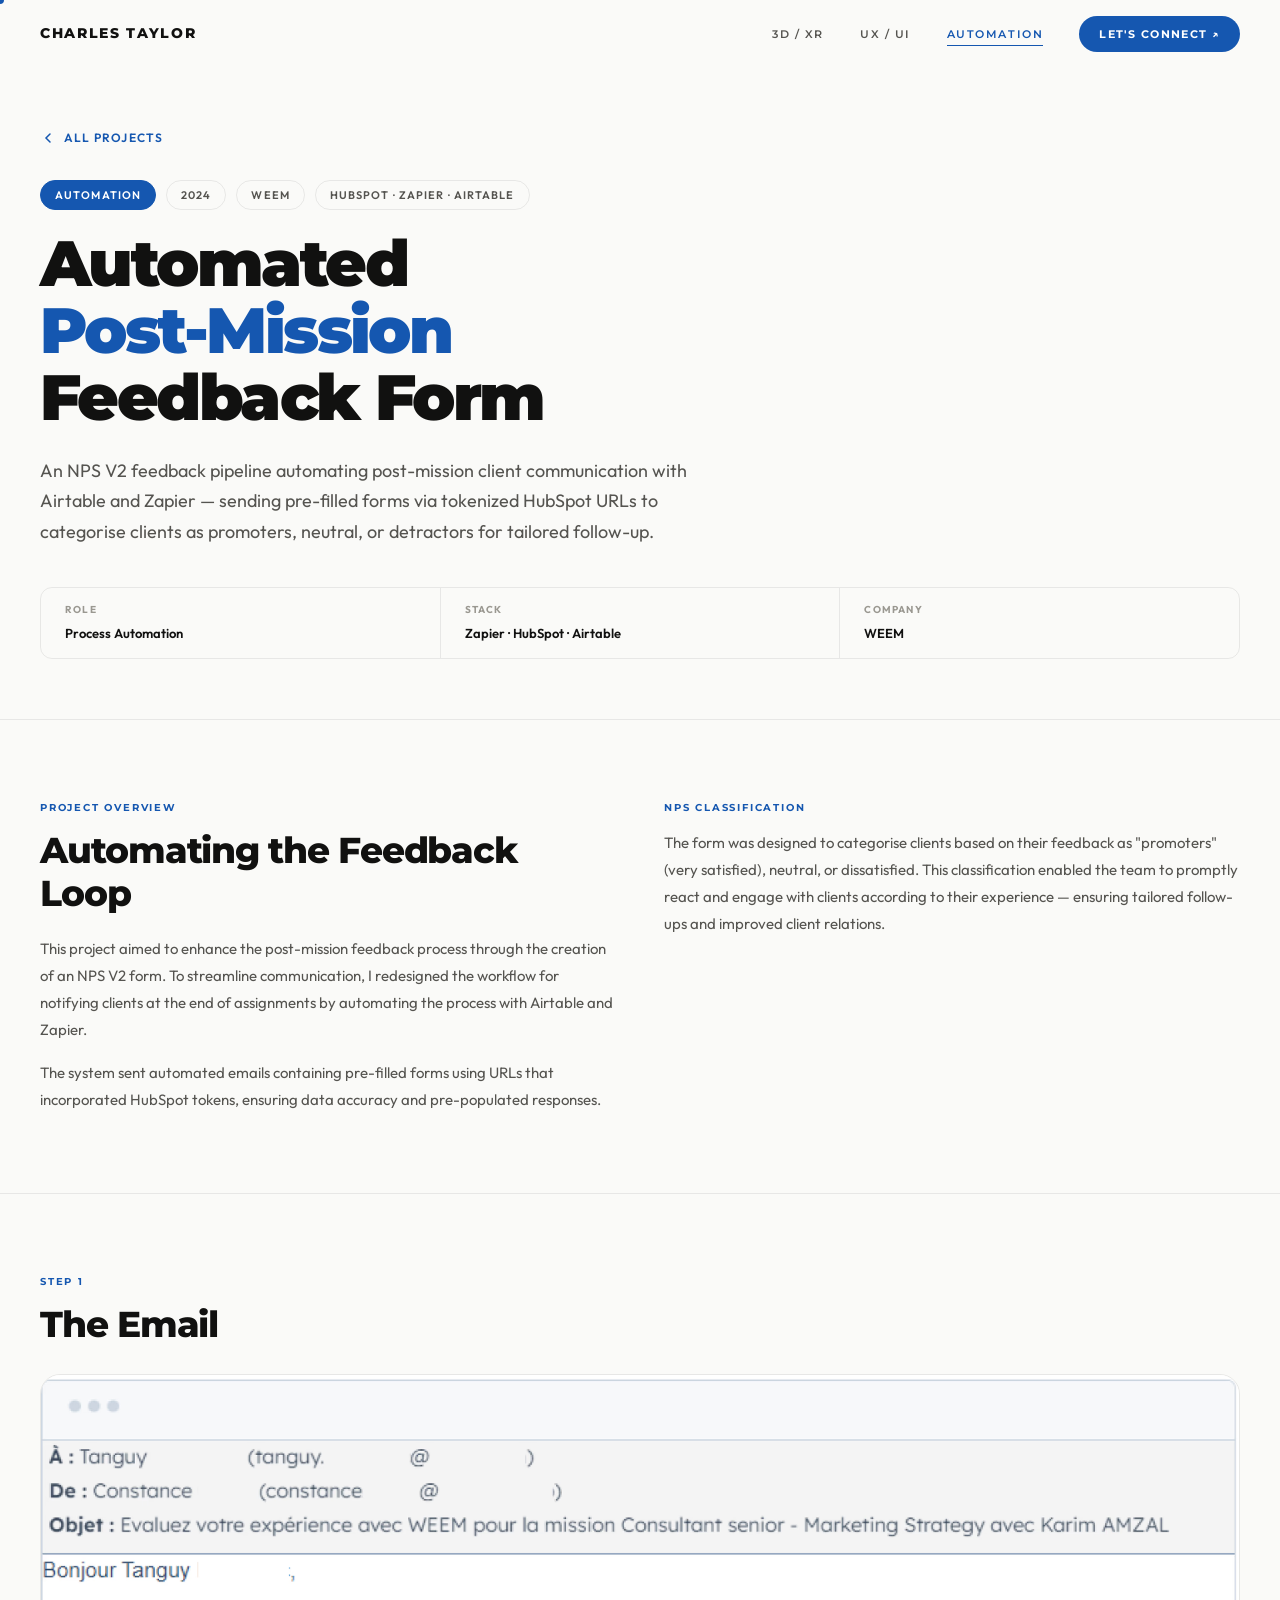
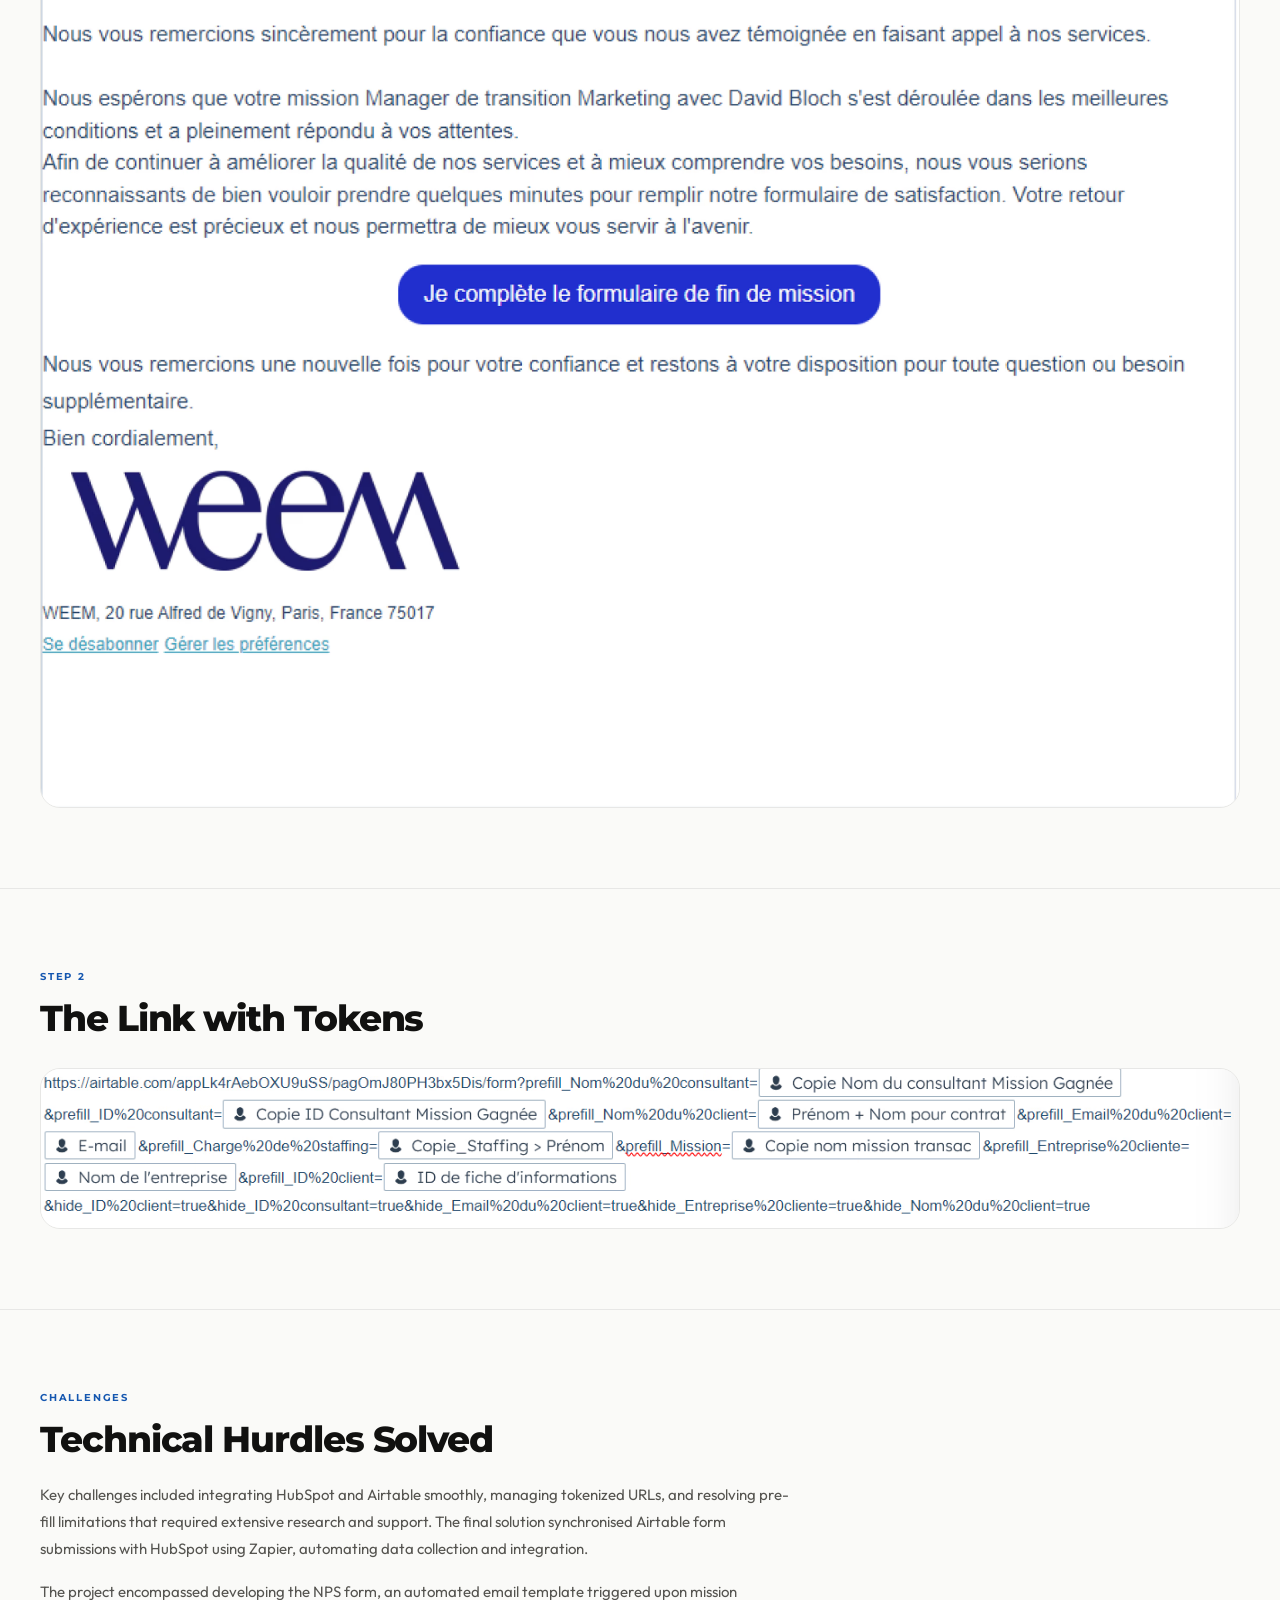
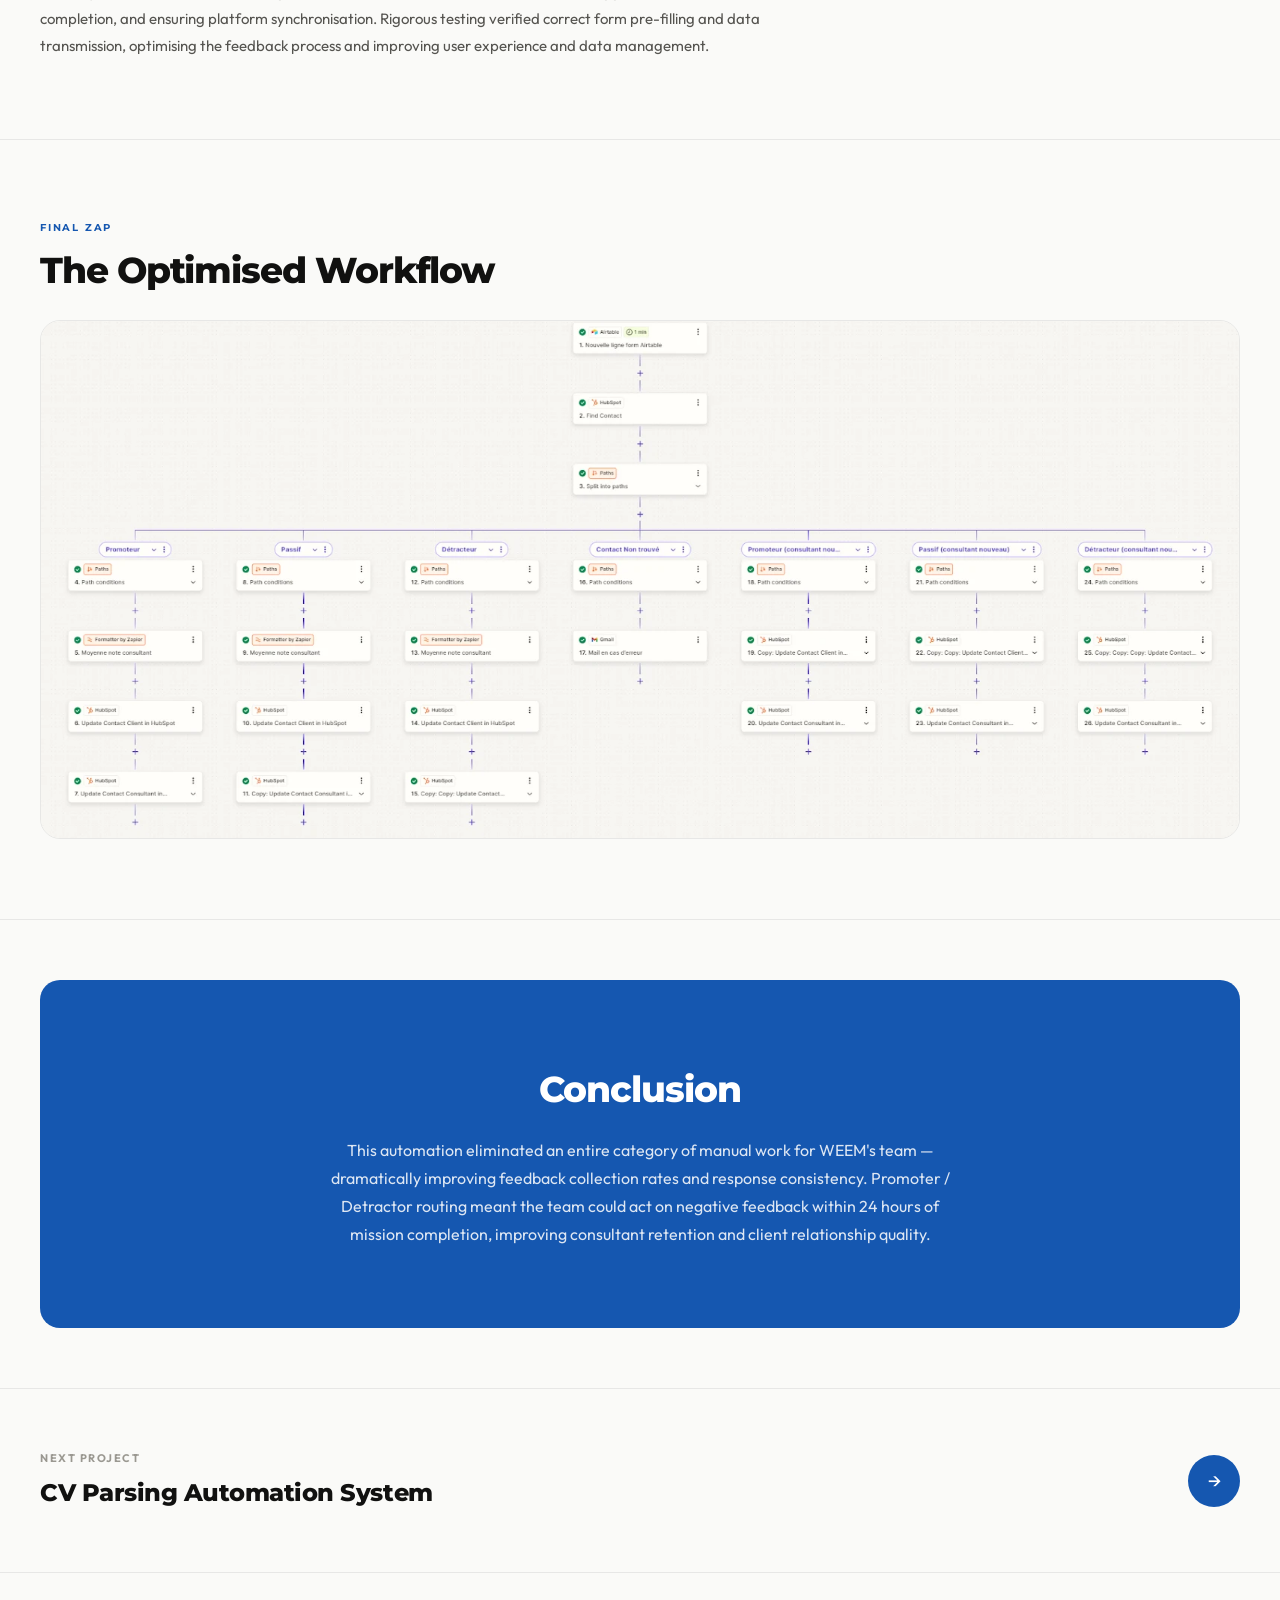
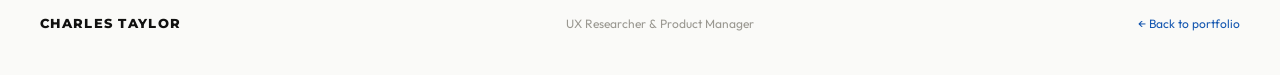
==== commit 7779558c: "Remove stack badge pills from all project pages Removed the generic emoji pill tags that appeared be" ====
--- a/portfolio/projects/automated-feedback.html
+++ b/portfolio/projects/automated-feedback.html
@@ -52,14 +52,6 @@
   </div>
 
 
-  <!-- Stack badges -->
-  <div style="padding:32px 40px;display:flex;gap:12px;flex-wrap:wrap;border-bottom:1px solid var(--line);max-width:1280px;margin:0 auto;">
-    <span style="padding:8px 18px;background:var(--white);border:1px solid var(--line);border-radius:100px;font-size:13px;font-weight:600;">⚡ Zapier</span>
-    <span style="padding:8px 18px;background:var(--white);border:1px solid var(--line);border-radius:100px;font-size:13px;font-weight:600;">🟠 HubSpot</span>
-    <span style="padding:8px 18px;background:var(--white);border:1px solid var(--line);border-radius:100px;font-size:13px;font-weight:600;">🗂️ Airtable</span>
-    <span style="padding:8px 18px;background:var(--white);border:1px solid var(--line);border-radius:100px;font-size:13px;font-weight:600;">📊 NPS Form</span>
-    <span style="padding:8px 18px;background:var(--white);border:1px solid var(--line);border-radius:100px;font-size:13px;font-weight:600;">🔗 Tokenized URLs</span>
-  </div>
 
   <!-- Overview -->
   <div class="project-section">
--- a/portfolio/css/style.css
+++ b/portfolio/css/style.css
@@ -1128,12 +1128,12 @@
   transition: max-height 0.5s ease, opacity 0.4s ease, margin-top 0.4s ease;
 }
 .deliverable-item:hover .deliverable-preview {
-  max-height: 440px;
+  max-height: 640px;
   opacity: 1;
   margin-top: 16px;
 }
 .deliverable-preview img {
-  width: min(420px, 100%);
+  width: min(640px, 100%);
   height: auto;
   display: block;
   margin: 0 auto;
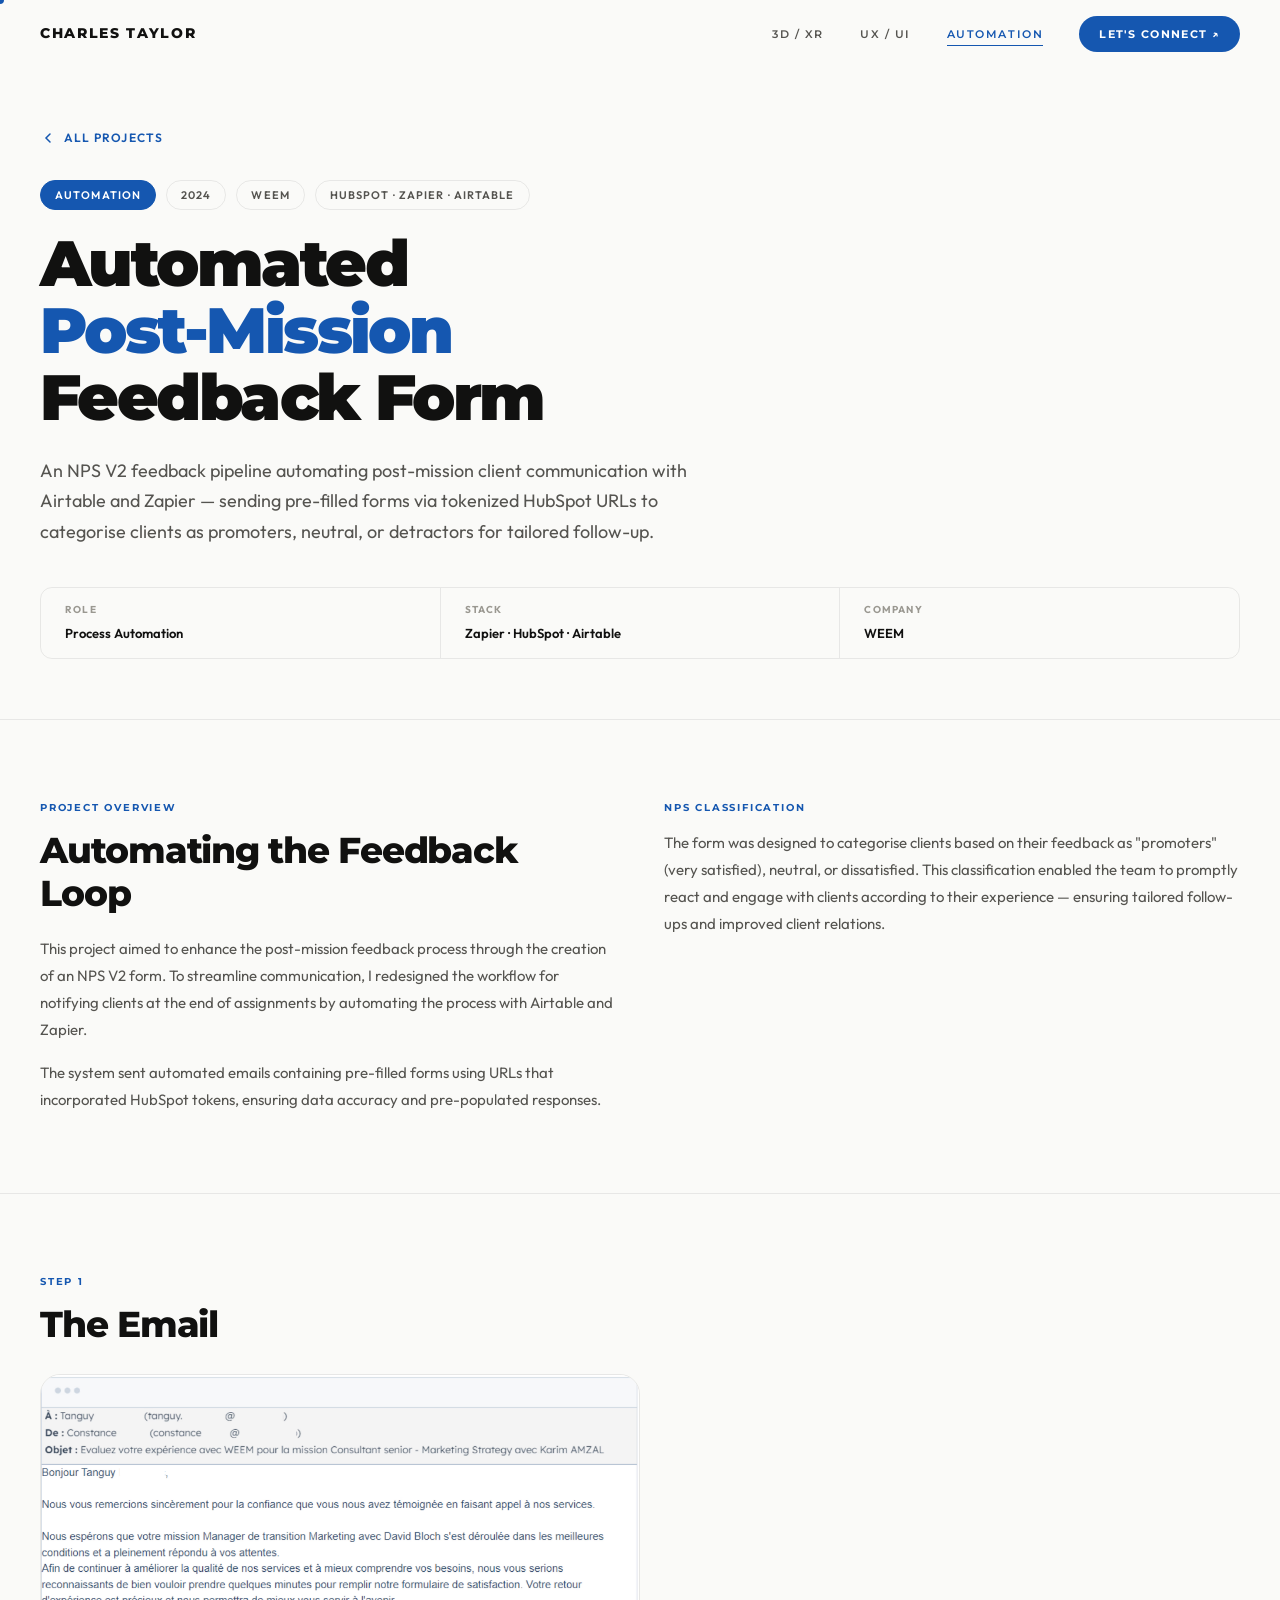
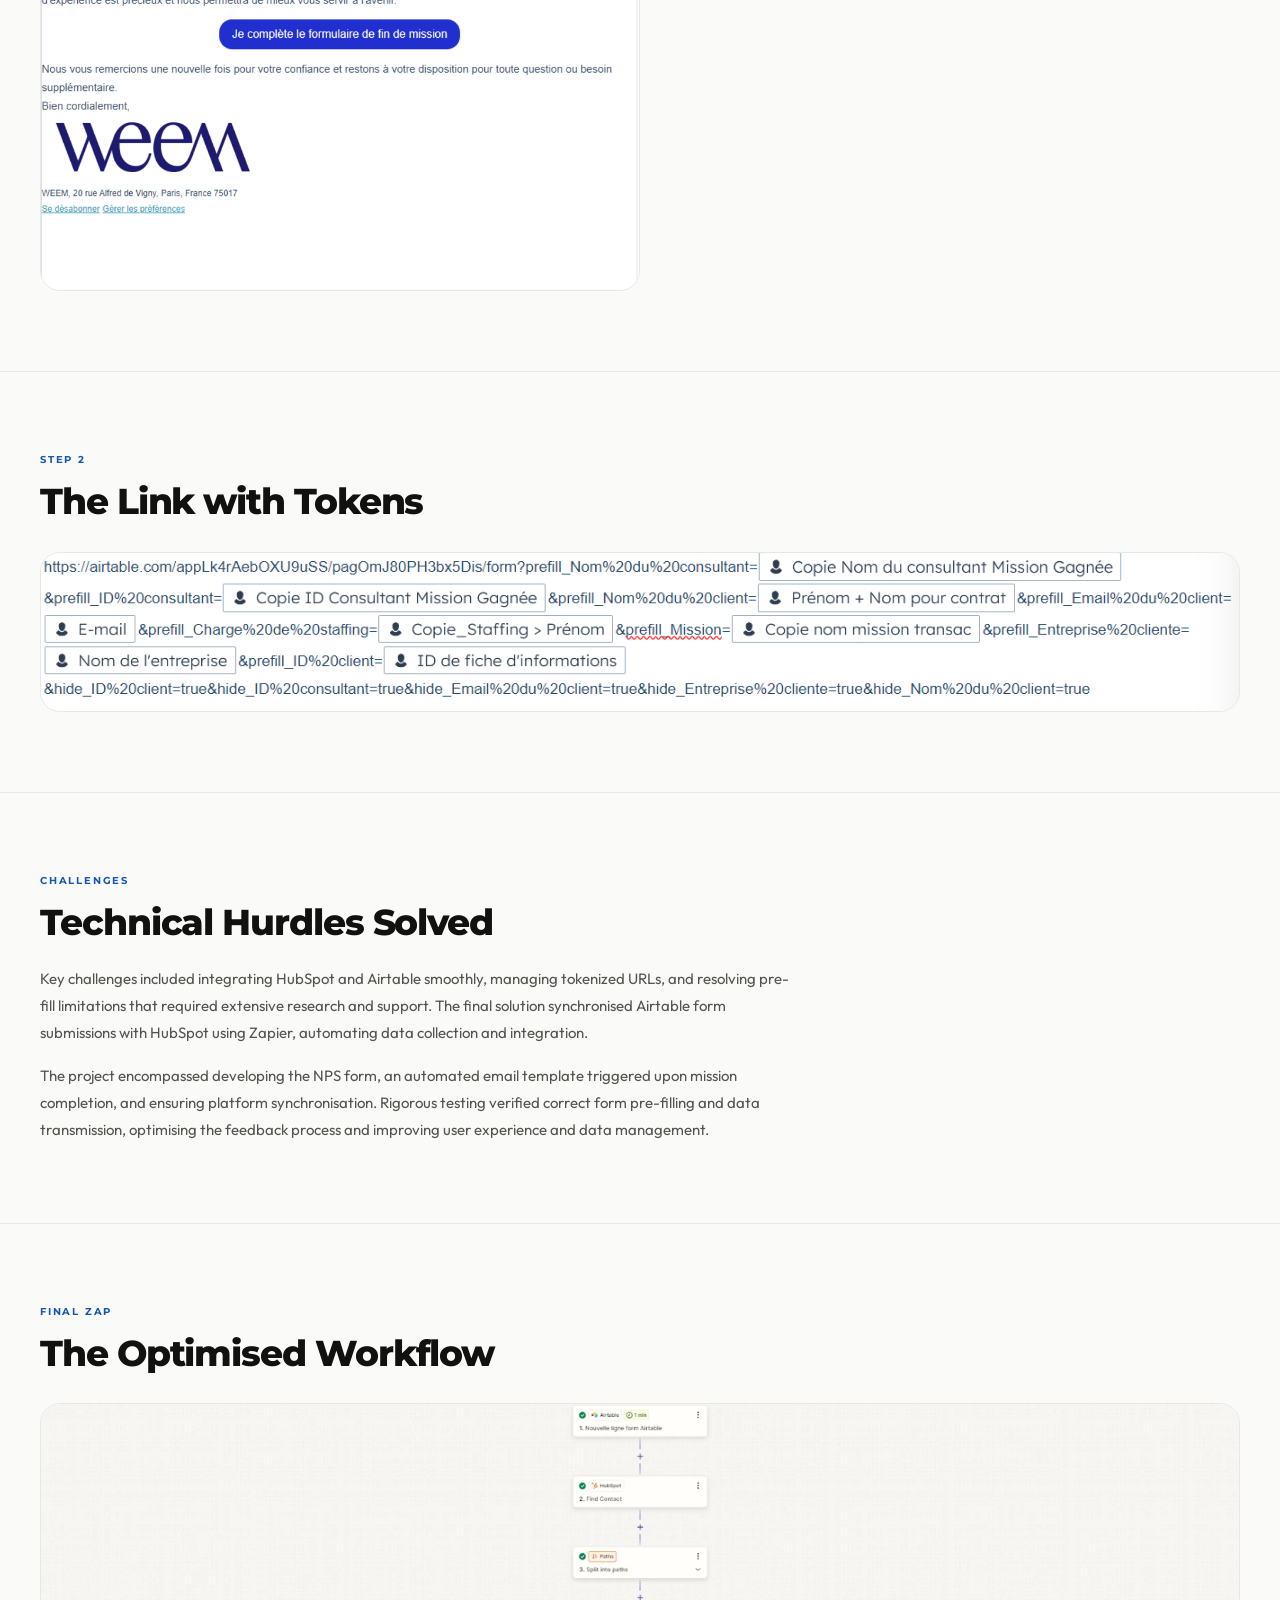
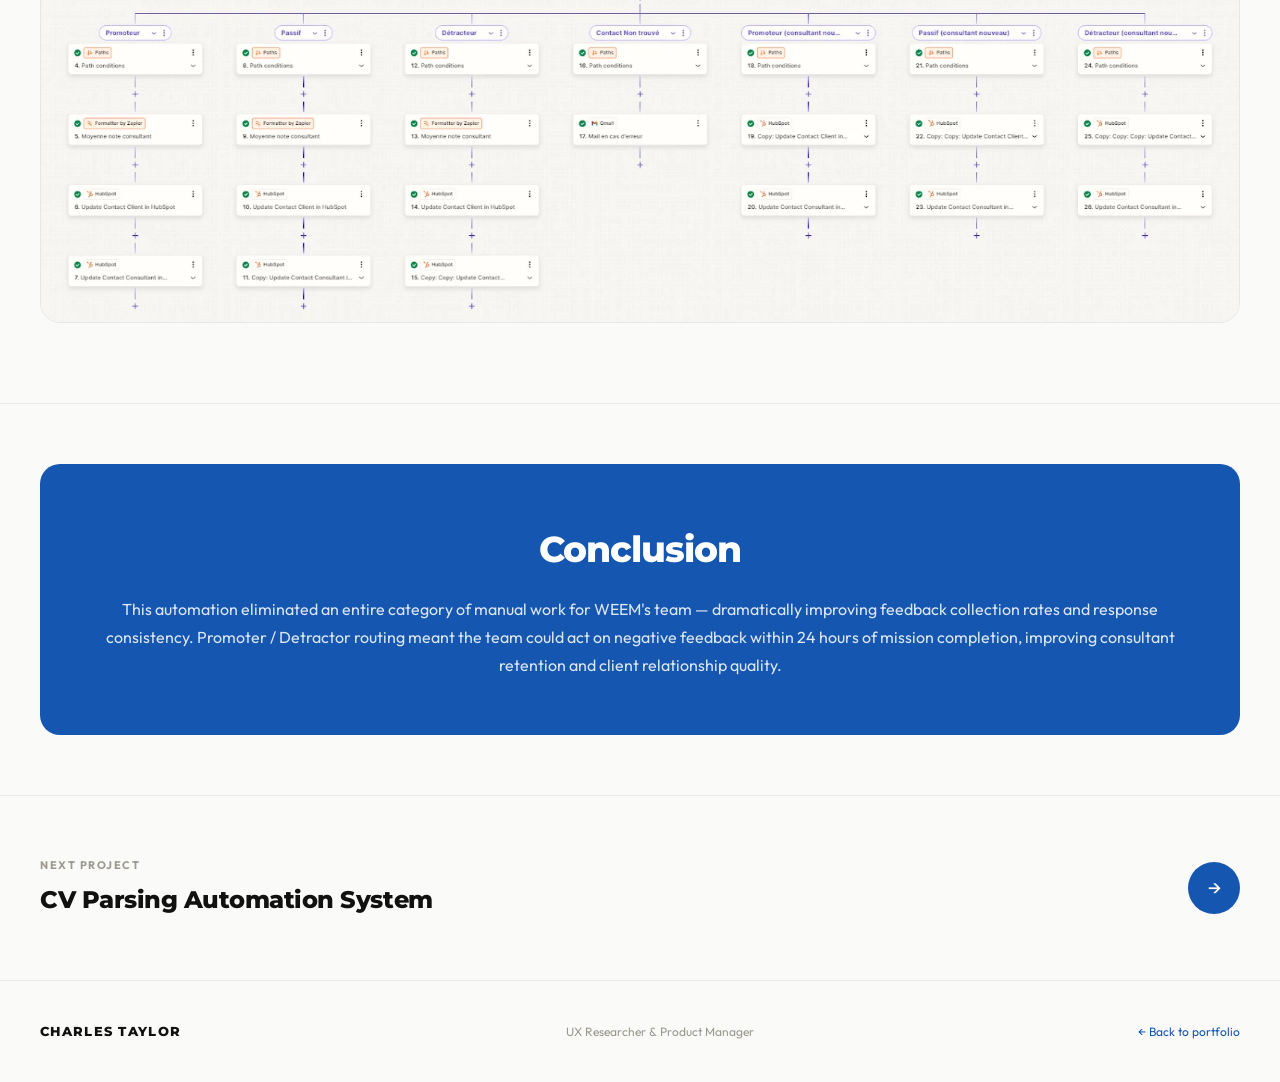
==== commit 45ea65c5: "Various UI refinements across project pages - US Open: fix cover image sizing, enlarge Try It Out bu" ====
--- a/portfolio/projects/automated-feedback.html
+++ b/portfolio/projects/automated-feedback.html
@@ -89,7 +89,7 @@
       <div class="reveal" style="margin-top:28px;">
         <img src="../../Brand_assets/My current portfolio/Automated Post-Mission Form Page/Automated Post-Mission Feedback Form  1st Pic.avif"
              alt="Automated feedback email" loading="lazy"
-             style="width:100%;height:auto;display:block;border-radius:var(--radius-lg);border:1px solid var(--line);" />
+             style="width:50%;height:auto;display:block;border-radius:var(--radius-lg);border:1px solid var(--line);" />
       </div>
     </div>
   </div>
--- a/portfolio/css/style.css
+++ b/portfolio/css/style.css
@@ -1236,14 +1236,12 @@
 
 /* Conclusion */
 .conclusion-section {
-  padding: 80px 0;
+  padding: 56px 20px;
   background: var(--blue);
   color: var(--white);
   border-radius: var(--radius-lg);
   margin: 60px 40px;
   text-align: center;
-  padding-left: 60px;
-  padding-right: 60px;
 }
 .conclusion-section h2 {
   font-family: var(--ff-display);
@@ -1255,7 +1253,7 @@
 .conclusion-section p {
   font-size: 16px;
   opacity: 0.85;
-  max-width: 620px;
+  max-width: 1100px;
   margin: 0 auto;
   line-height: 1.75;
 }
@@ -1316,17 +1314,18 @@
   display: flex;
   align-items: center;
   gap: 12px;
-  padding: 16px 28px;
+  padding: 17px 30px;
   background: var(--blue);
   color: var(--white);
   border-radius: 100px;
   font-family: var(--ff-display);
-  font-size: 15px;
+  font-size: 16px;
   font-weight: 700;
   letter-spacing: 0.06em;
-  box-shadow: 0 8px 32px rgba(21, 87, 176, 0.4);
+  box-shadow: 0 12px 48px rgba(21, 87, 176, 0.5);
   transition: transform 0.25s, background 0.25s, box-shadow 0.25s;
   cursor: none;
+  border: 2px solid rgba(255,255,255,0.15);
 }
 .try-widget-btn:hover {
   background: var(--blue-dark);
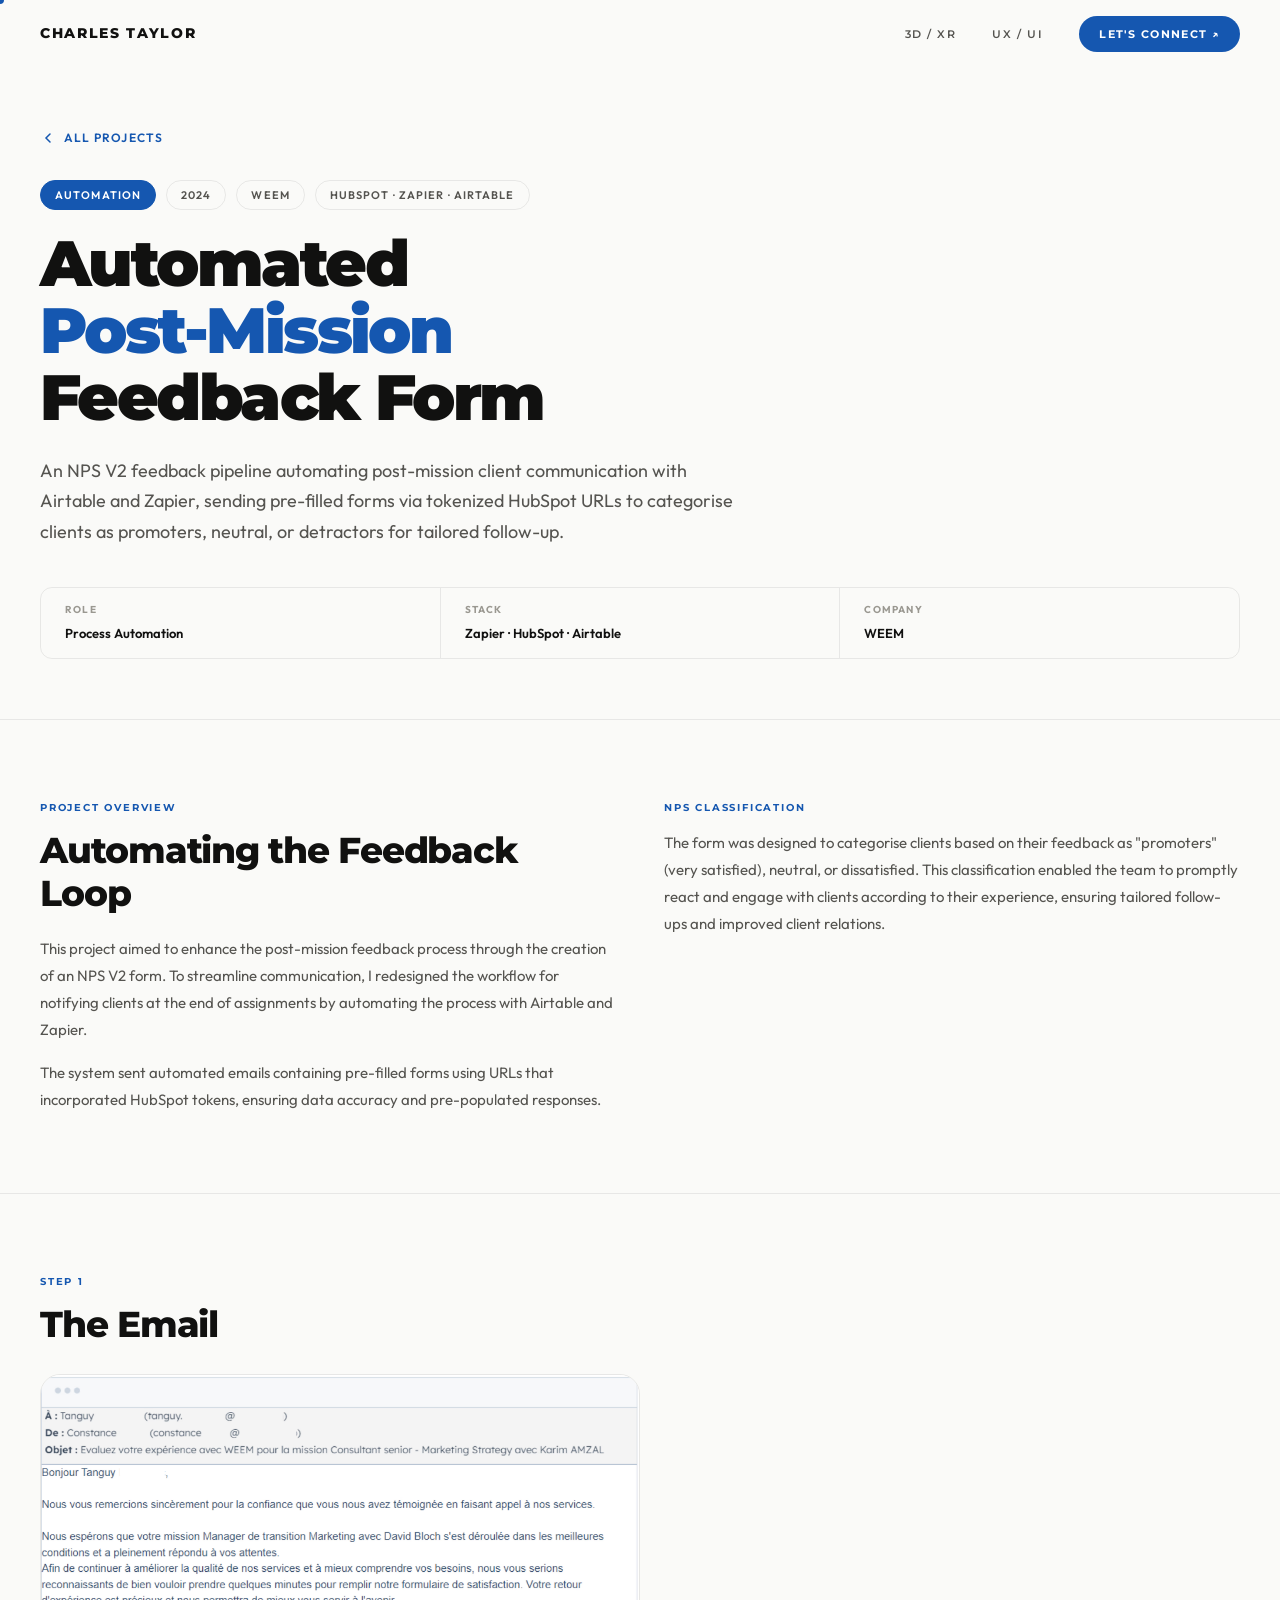
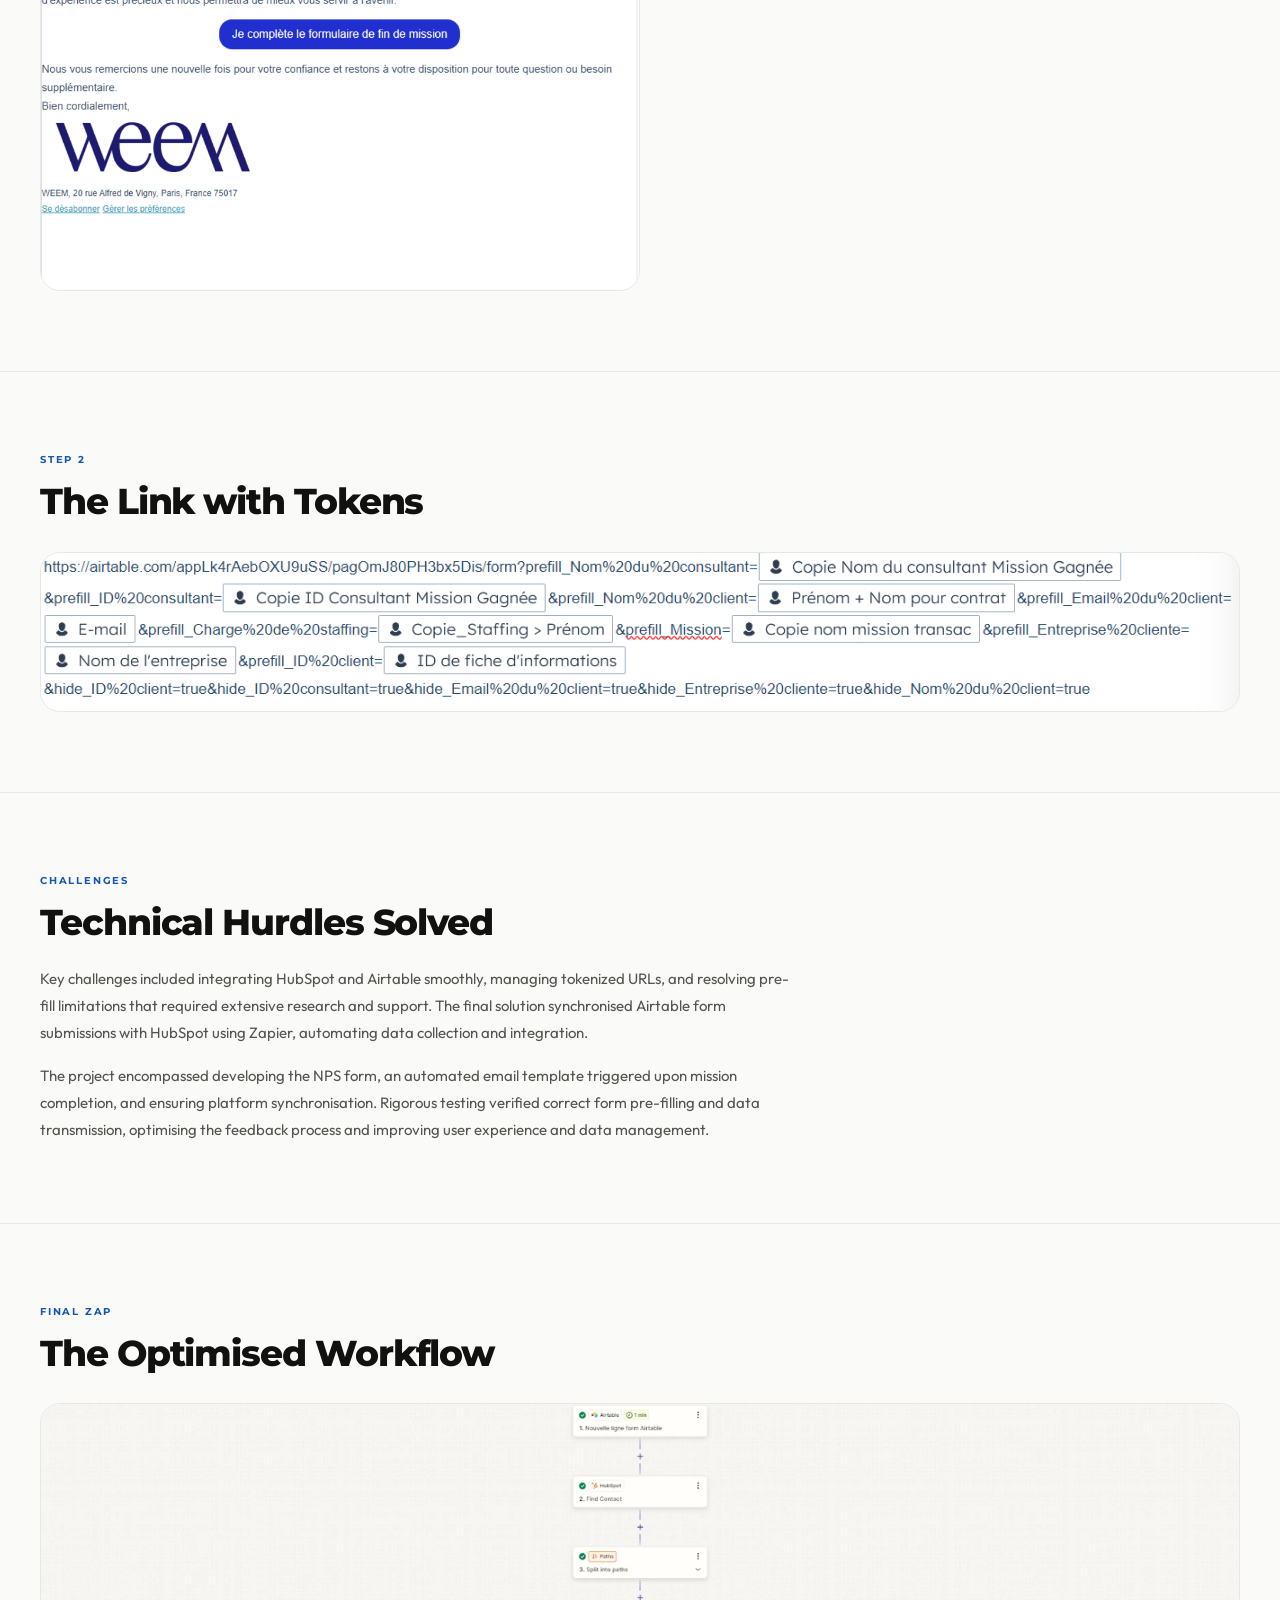
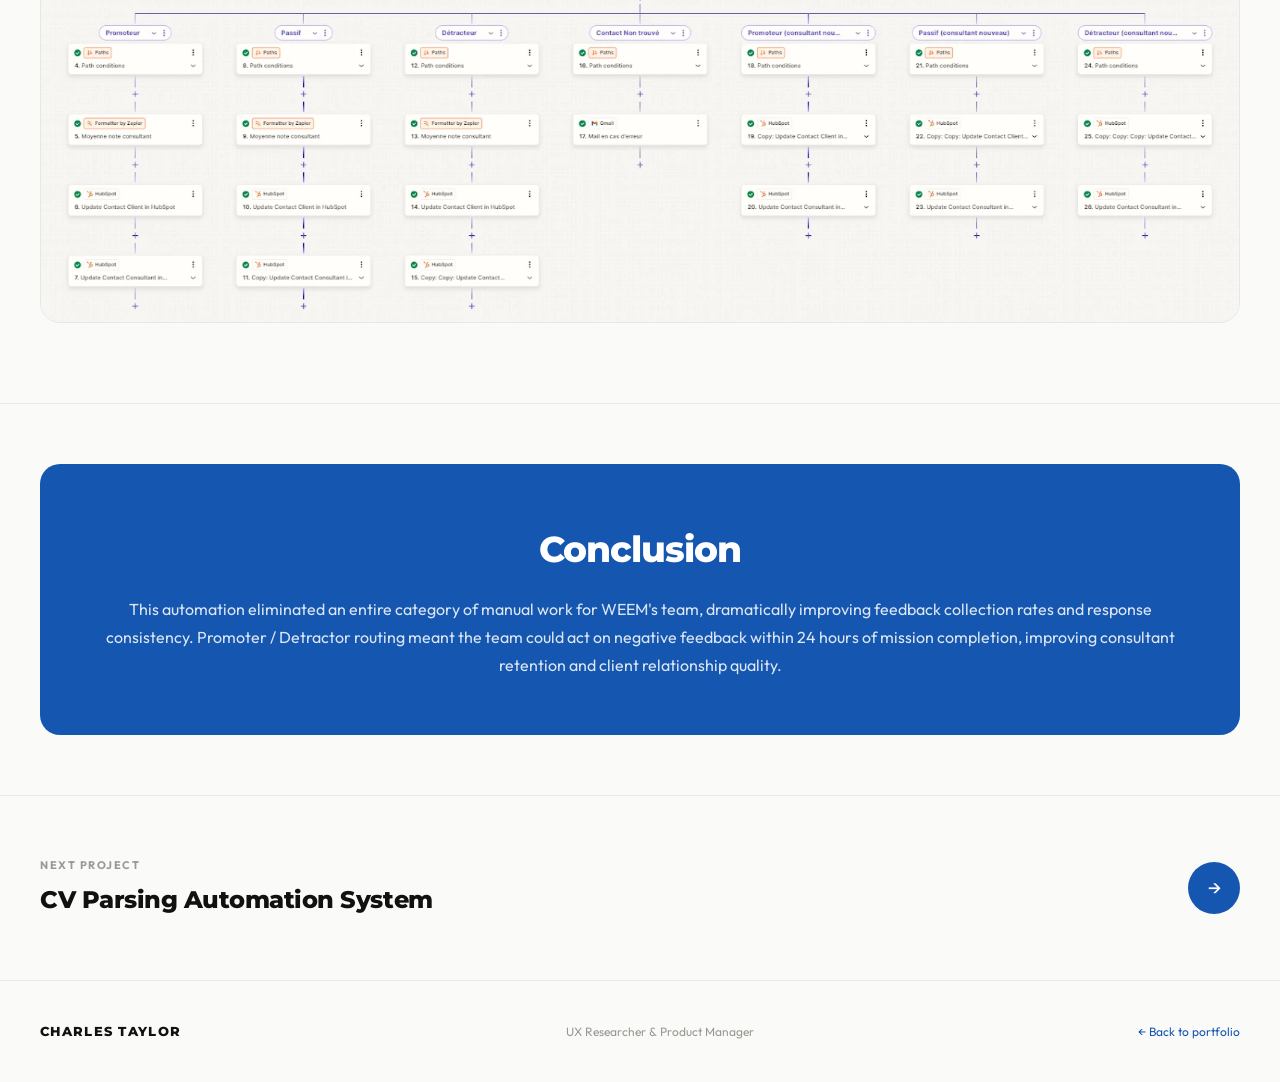
==== commit 7cb2c993: "V2X rework, PSG decisions section, CAD fixes, remove all em dashes sitewide - Replaced V2X page with" ====
--- a/portfolio/projects/automated-feedback.html
+++ b/portfolio/projects/automated-feedback.html
@@ -3,7 +3,7 @@
 <head>
   <meta charset="UTF-8" />
   <meta name="viewport" content="width=device-width, initial-scale=1.0" />
-  <title>Automated Post-Mission Feedback Form — Charles Taylor</title>
+  <title>Automated Post-Mission Feedback Form · Charles Taylor</title>
   <link rel="stylesheet" href="../css/style.css" />
   <style>body { opacity: 0; }</style>
 </head>
@@ -15,7 +15,6 @@
     <div class="nav-links">
       <a href="../index.html#xr-projects" class="nav-link">3D / XR</a>
       <a href="../index.html#ux-projects" class="nav-link">UX / UI</a>
-      <a href="../index.html#automation" class="nav-link active">Automation</a>
       <a href="../index.html#contact" class="nav-cta">Let's Connect ↗</a>
     </div>
     <button class="nav-menu-btn" aria-label="Open menu"><span></span><span></span></button>
@@ -23,7 +22,6 @@
   <div class="mobile-menu">
     <a href="../index.html#xr-projects">3D / XR</a>
     <a href="../index.html#ux-projects">UX / UI</a>
-    <a href="../index.html#automation">Automation</a>
     <a href="../index.html#contact">Let's Connect</a>
   </div>
 
@@ -41,7 +39,7 @@
       </div>
       <h1 class="project-title">Automated<br/><em>Post-Mission</em><br/>Feedback Form</h1>
       <p class="project-intro">
-        An NPS V2 feedback pipeline automating post-mission client communication with Airtable and Zapier — sending pre-filled forms via tokenized HubSpot URLs to categorise clients as promoters, neutral, or detractors for tailored follow-up.
+        An NPS V2 feedback pipeline automating post-mission client communication with Airtable and Zapier, sending pre-filled forms via tokenized HubSpot URLs to categorise clients as promoters, neutral, or detractors for tailored follow-up.
       </p>
       <div class="project-hero-details reveal">
         <div class="detail-item"><span class="detail-label">Role</span><span class="detail-value">Process Automation</span></div>
@@ -73,7 +71,7 @@
           <div class="section-label">NPS Classification</div>
           <div class="section-body">
             <p>
-              The form was designed to categorise clients based on their feedback as "promoters" (very satisfied), neutral, or dissatisfied. This classification enabled the team to promptly react and engage with clients according to their experience — ensuring tailored follow-ups and improved client relations.
+              The form was designed to categorise clients based on their feedback as "promoters" (very satisfied), neutral, or dissatisfied. This classification enabled the team to promptly react and engage with clients according to their experience, ensuring tailored follow-ups and improved client relations.
             </p>
           </div>
         </div>
@@ -139,7 +137,7 @@
   <div class="conclusion-section reveal">
     <h2>Conclusion</h2>
     <p>
-      This automation eliminated an entire category of manual work for WEEM's team — dramatically improving feedback collection rates and response consistency. Promoter / Detractor routing meant the team could act on negative feedback within 24 hours of mission completion, improving consultant retention and client relationship quality.
+      This automation eliminated an entire category of manual work for WEEM's team, dramatically improving feedback collection rates and response consistency. Promoter / Detractor routing meant the team could act on negative feedback within 24 hours of mission completion, improving consultant retention and client relationship quality.
     </p>
   </div>
 
--- a/portfolio/css/style.css
+++ b/portfolio/css/style.css
@@ -32,6 +32,13 @@
 
 html { scroll-behavior: smooth; font-size: 16px; }
 
+/* ── Focus Styles ─────────────────────────── */
+:focus-visible {
+  outline: 2px solid var(--blue);
+  outline-offset: 3px;
+  border-radius: 4px;
+}
+
 body {
   background: var(--bg);
   color: var(--ink);
@@ -212,7 +219,7 @@
   width: 100%;
   max-width: 1280px;
   margin: 0 auto;
-  padding: 32px 40px 60px;
+  padding: 60px 40px 24px;
   display: grid;
   grid-template-columns: 1fr 1fr;
   gap: 60px;
@@ -435,16 +442,20 @@
   margin-bottom: 28px;
 }
 .featured-grid {
-  display: grid;
-  grid-template-columns: repeat(5, 1fr);
+  display: flex;
+  justify-content: center;
   gap: 16px;
+  flex-wrap: wrap;
+}
+.featured-grid .featured-card {
+  flex: 0 0 210px;
 }
 .featured-card {
   display: flex;
   flex-direction: column;
   align-items: center;
   gap: 16px;
-  padding: 28px 20px 20px;
+  padding: 28px 12px 20px;
   background: var(--white);
   border: 1px solid var(--line);
   border-radius: var(--radius-lg);
@@ -496,10 +507,10 @@
 }
 
 @media (max-width: 768px) {
-  .featured-grid { grid-template-columns: repeat(3, 1fr); }
+  .featured-grid .featured-card { flex: 0 0 calc(50% - 8px); }
 }
 @media (max-width: 480px) {
-  .featured-grid { grid-template-columns: repeat(2, 1fr); }
+  .featured-grid .featured-card { flex: 0 0 calc(50% - 8px); }
 }
 
 /* ── Logo Strip ──────────────────────────── */
@@ -597,7 +608,7 @@
 
 /* ── Quote / About ───────────────────────── */
 .about-section {
-  padding: 80px 0 40px;
+  padding: 80px 0;
 }
 
 /* Pull quote */
@@ -711,7 +722,7 @@
 
 /* ── Projects Grid ───────────────────────── */
 .projects-section {
-  padding: 100px 0;
+  padding: 80px 0;
 }
 .projects-grid {
   display: grid;
@@ -841,7 +852,7 @@
 
 /* ── Contact ─────────────────────────────── */
 .contact-section {
-  padding: 120px 0 80px;
+  padding: 80px 0;
   text-align: center;
 }
 .contact-section h2 {
@@ -1391,6 +1402,11 @@
   .nav-links { display: none; }
   .nav-menu-btn { display: flex; }
   .mobile-menu { display: flex; }
+  .hero-scroll { display: none; }
+  .cursor-dot, .cursor-ring { display: none; }
+  .logo-item { padding: 0 10px; height: 44px; }
+  .logo-item img { width: 48px; height: 22px; }
+  .logo-item svg { height: 16px; }
   .container { padding: 0 20px; }
   .hero-inner { padding: 60px 20px; }
   .projects-grid { grid-template-columns: 1fr; }
@@ -1400,10 +1416,211 @@
   .stat-box:last-child { border-bottom: none; }
   .linkedin-links { grid-template-columns: 1fr; }
   .experience-grid.four-cols { grid-template-columns: repeat(2, 1fr); }
-  .conclusion-section { margin: 40px 20px; padding: 60px 24px; }
+  .conclusion-section { margin: 40px 20px; padding: 48px 24px; }
   .next-project { padding: 40px 20px; }
+  .project-section { padding: 48px 0; }
+  .projects-section { padding: 56px 0; }
+  .about-section { padding: 48px 0; }
+  .featured-clients { padding: 40px 0 32px; }
+  .contact-section { padding: 64px 0 48px; }
+  .logo-strip { padding: 16px 0; }
   .try-widget { bottom: 20px; right: 20px; }
   footer { flex-direction: column; gap: 12px; text-align: center; }
+}
+
+/* ── Carousel ────────────────────────────── */
+.projects-carousel {
+  position: relative;
+}
+.projects-carousel::after {
+  content: '';
+  position: absolute;
+  top: 0; right: 0; bottom: 0;
+  width: 120px;
+  background: linear-gradient(to right, transparent, var(--bg));
+  pointer-events: none;
+  z-index: 1;
+}
+.carousel-track {
+  display: flex;
+  gap: 20px;
+  overflow-x: scroll;
+  scroll-snap-type: x mandatory;
+  -ms-overflow-style: none;
+  scrollbar-width: none;
+  cursor: grab;
+  padding-bottom: 4px;
+  padding-right: 120px;
+}
+.carousel-track::-webkit-scrollbar { display: none; }
+.carousel-track.is-dragging {
+  cursor: grabbing;
+  user-select: none;
+}
+.carousel-track .project-card {
+  flex: 0 0 clamp(280px, 41vw, 455px);
+  scroll-snap-align: start;
+  grid-column: unset;
+}
+.carousel-track .project-card-inner {
+  aspect-ratio: 16 / 9;
+}
+.carousel-controls {
+  display: flex;
+  gap: 8px;
+  margin-left: auto;
+  flex-shrink: 0;
+}
+.carousel-btn {
+  width: 40px; height: 40px;
+  border-radius: 50%;
+  background: var(--white);
+  border: 1.5px solid var(--blue);
+  display: flex;
+  align-items: center;
+  justify-content: center;
+  color: var(--blue);
+  cursor: none;
+  transition: background 0.2s, color 0.2s, transform 0.2s;
+  flex-shrink: 0;
+}
+.carousel-btn svg { width: 15px; height: 15px; display: block; }
+.carousel-btn:hover {
+  background: var(--blue);
+  color: var(--white);
+  transform: scale(1.08);
+}
+.carousel-btn:disabled {
+  border-color: var(--line);
+  color: var(--ink-light);
+  opacity: 0.4;
+  pointer-events: none;
+}
+@media (max-width: 768px) {
+  .carousel-controls { display: none; }
+  .projects-carousel::after { display: none; }
+  .projects-carousel { margin-left: -20px; margin-right: -20px; }
+  .carousel-track {
+    padding-left: 20px;
+    padding-right: 20px;
+    scroll-padding-left: 20px;
+  }
+  .carousel-track .project-card { flex: 0 0 70vw; }
+  .category-strip { flex-wrap: wrap; row-gap: 8px; }
+  .category-strip > *:last-child { flex: 0 0 100%; }
+}
+
+/* ── Systems & Automation section ───────── */
+.systems-section {
+  padding: 40px 0 64px;
+  border-top: 1px solid var(--line);
+}
+.systems-header {
+  display: flex;
+  align-items: center;
+  gap: 16px;
+  margin-bottom: 20px;
+}
+.systems-section-label {
+  font-size: 11px;
+  font-weight: 700;
+  letter-spacing: 0.14em;
+  text-transform: uppercase;
+  color: var(--ink-mid);
+}
+.systems-grid {
+  display: grid;
+  grid-template-columns: repeat(auto-fit, minmax(280px, 1fr));
+  gap: 16px;
+}
+.systems-card {
+  display: flex;
+  flex-direction: column;
+  gap: 10px;
+  padding: 20px 24px;
+  background: var(--surface);
+  border: 1px solid var(--line);
+  border-radius: var(--radius);
+  color: inherit;
+  transition: border-color 0.2s, box-shadow 0.2s;
+}
+.systems-card:hover {
+  border-color: var(--blue-mid);
+  box-shadow: var(--shadow);
+}
+.systems-card-tags {
+  display: flex;
+  align-items: center;
+  gap: 8px;
+  flex-wrap: wrap;
+}
+.systems-card-tag {
+  font-size: 10px;
+  font-weight: 700;
+  letter-spacing: 0.1em;
+  text-transform: uppercase;
+  color: var(--ink-mid);
+  background: var(--line);
+  padding: 3px 8px;
+  border-radius: 100px;
+}
+.systems-card-stack {
+  font-size: 11px;
+  color: var(--ink-light);
+}
+.systems-card-title {
+  font-family: var(--ff-display);
+  font-size: 15px;
+  font-weight: 800;
+  letter-spacing: -0.02em;
+  color: var(--ink);
+}
+.systems-card-desc {
+  font-size: 13px;
+  color: var(--ink-mid);
+  line-height: 1.5;
+}
+.systems-card-cta {
+  font-size: 12px;
+  font-weight: 600;
+  color: var(--blue);
+  margin-top: 4px;
+}
+
+/* ── Reduced Motion ──────────────────────── */
+@media (prefers-reduced-motion: reduce) {
+  .hero-photo-ring { animation: none; }
+  .scroll-line { animation: none; }
+  .logo-track { animation-play-state: paused; }
+
+  .hero-title .line span {
+    animation: none;
+    transform: translateY(0);
+    opacity: 1;
+  }
+
+  .hero-bio,
+  .hero-actions,
+  .hero-right,
+  .hero-scroll {
+    animation: none;
+    opacity: 1;
+    transform: none;
+  }
+
+  .reveal {
+    transform: none;
+    transition: opacity 0.3s ease;
+  }
+
+  .project-card:hover .pcard-img-wrap img,
+  .project-card:hover .project-card-img { transform: none; }
+  .btn-primary:hover,
+  .btn-secondary:hover,
+  .nav-cta:hover,
+  .featured-card:hover { transform: none; }
+  .next-project:hover .next-arrow { transform: none; }
+  .project-card-arrow { transition: none; }
 }
 
 /* ── Misc Utilities ──────────────────────── */
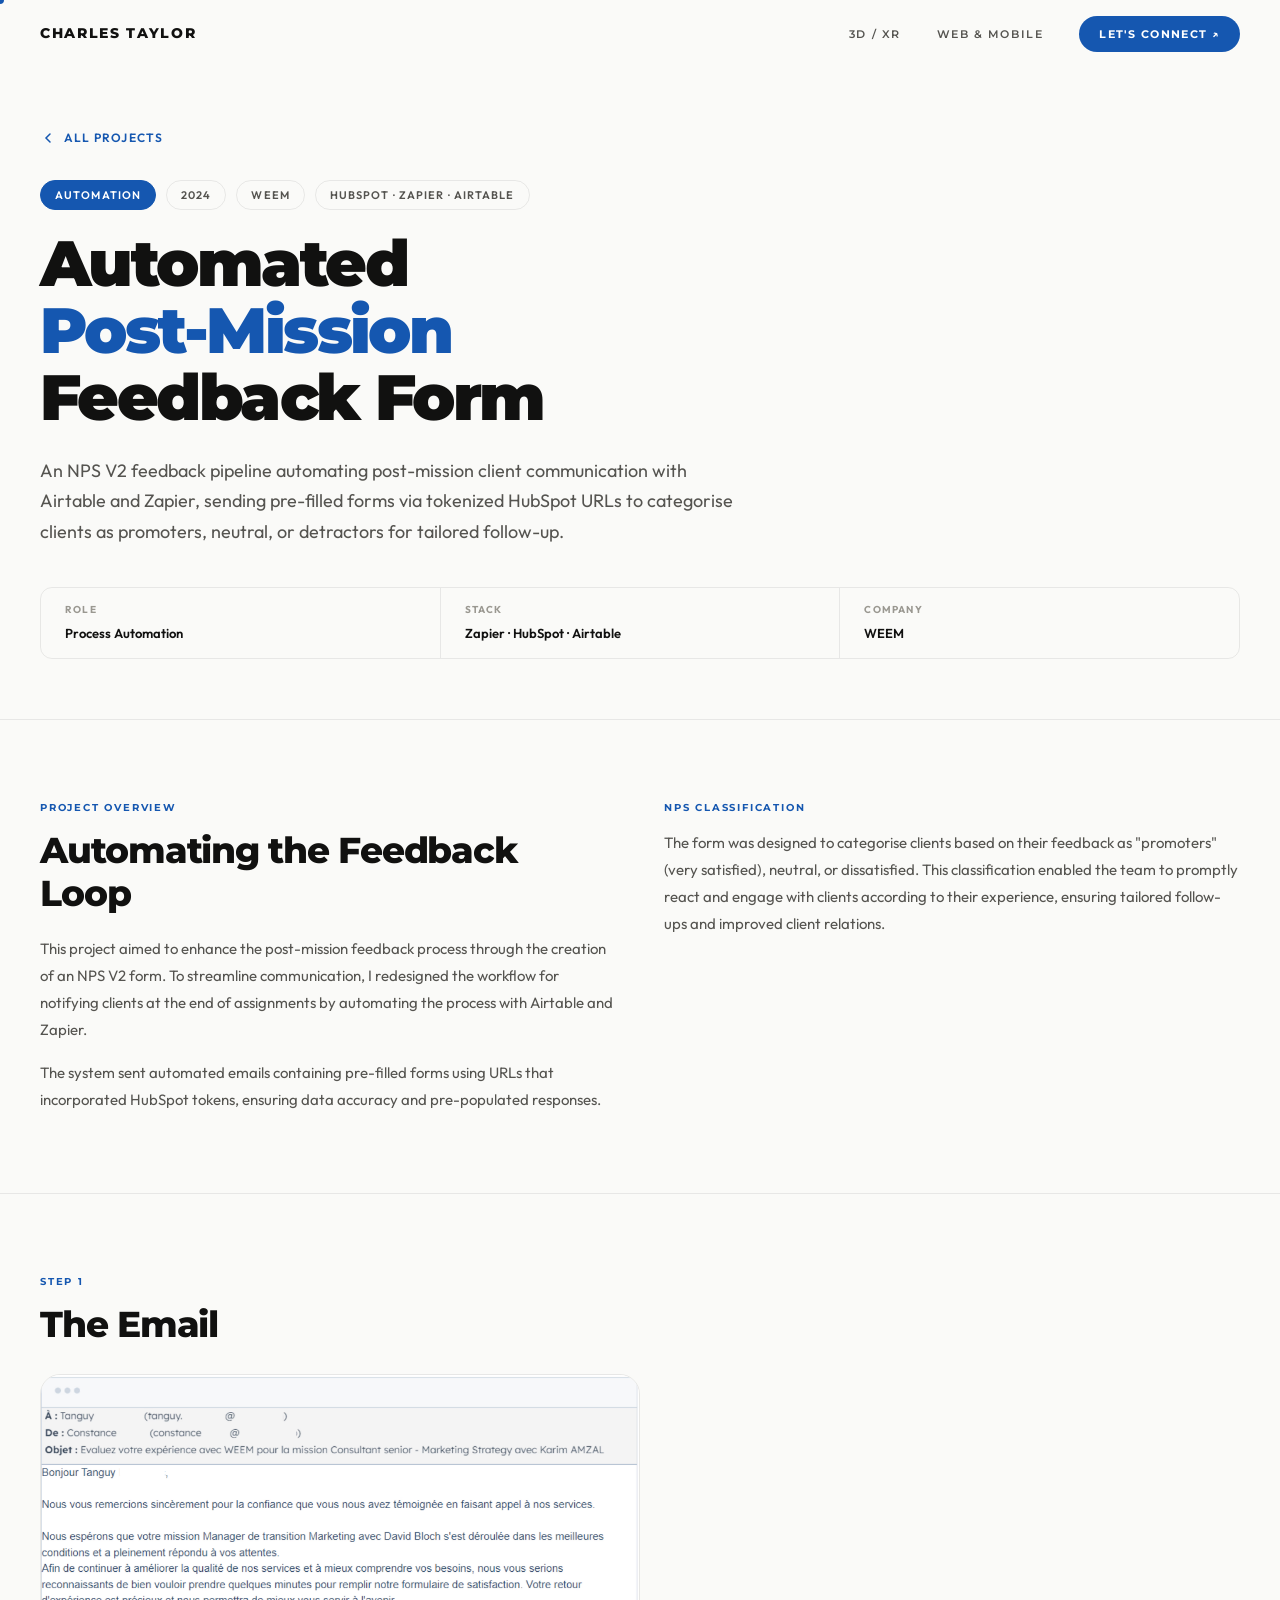
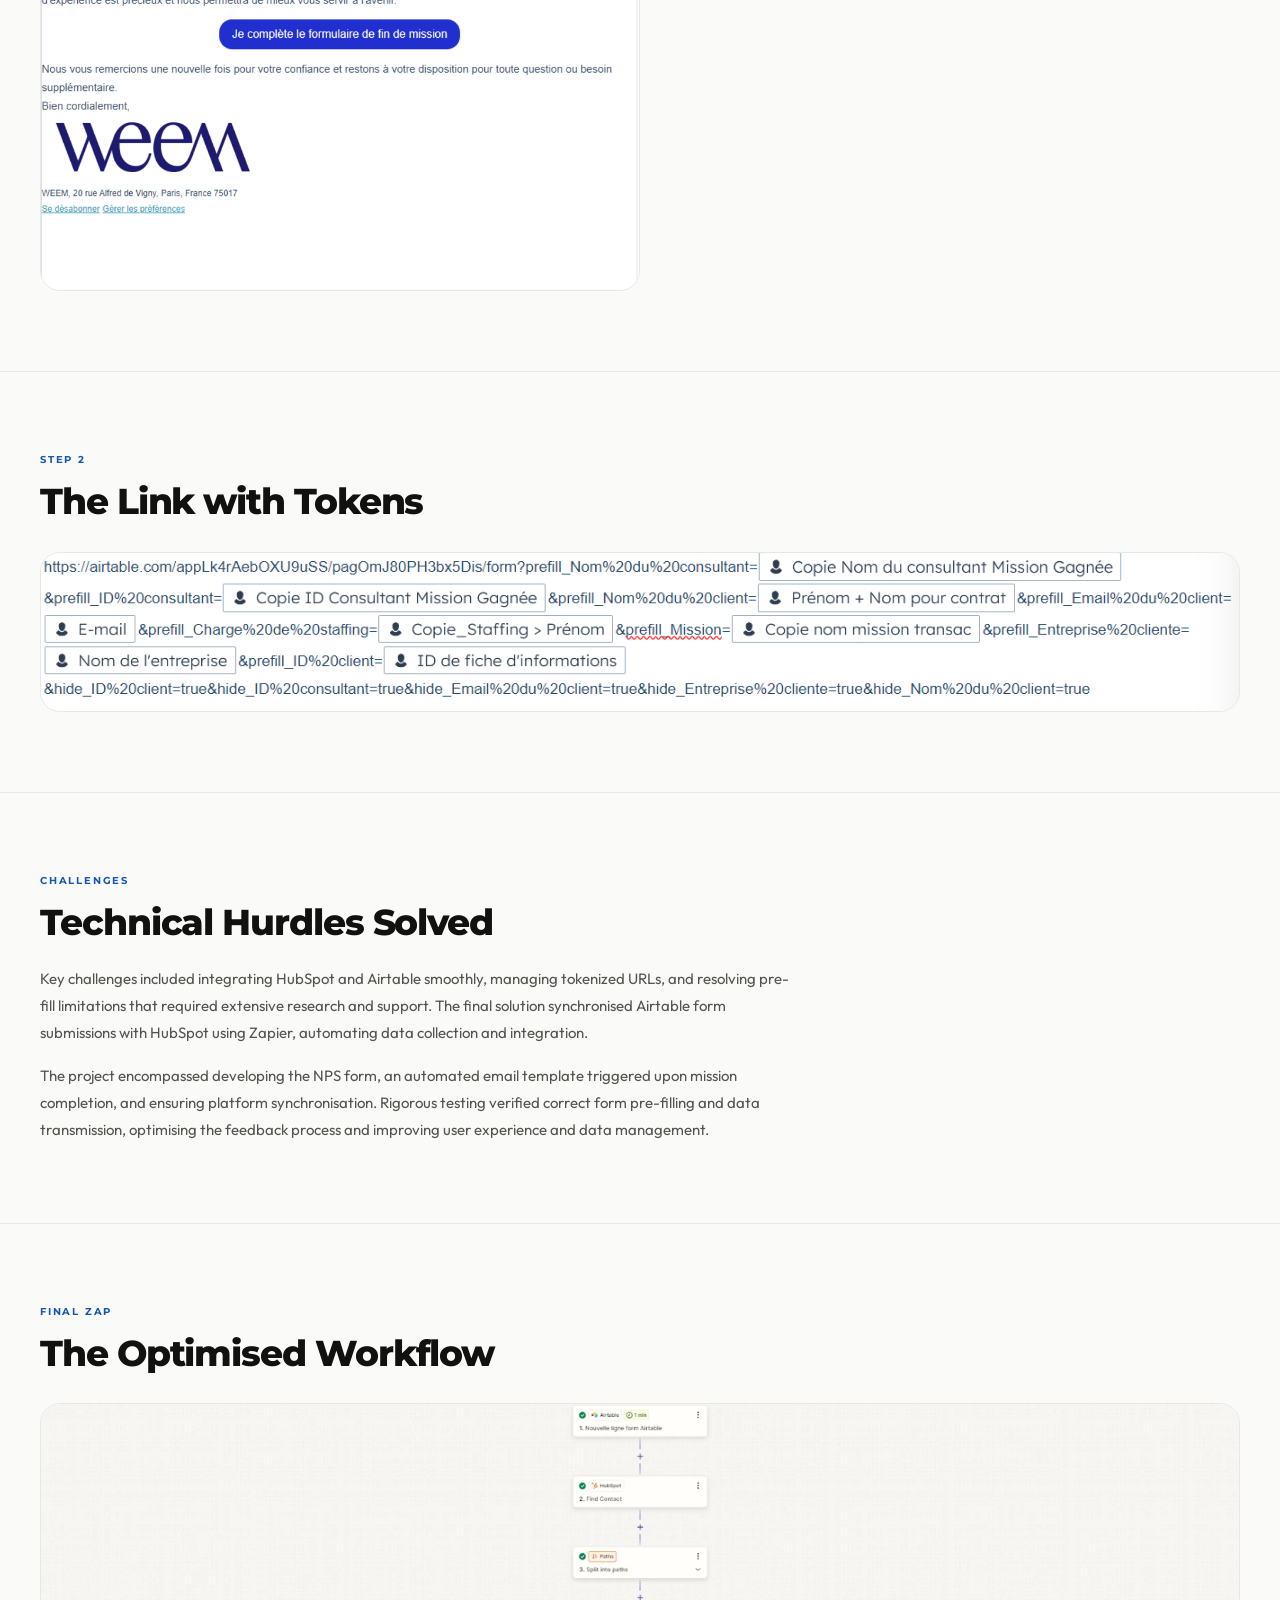
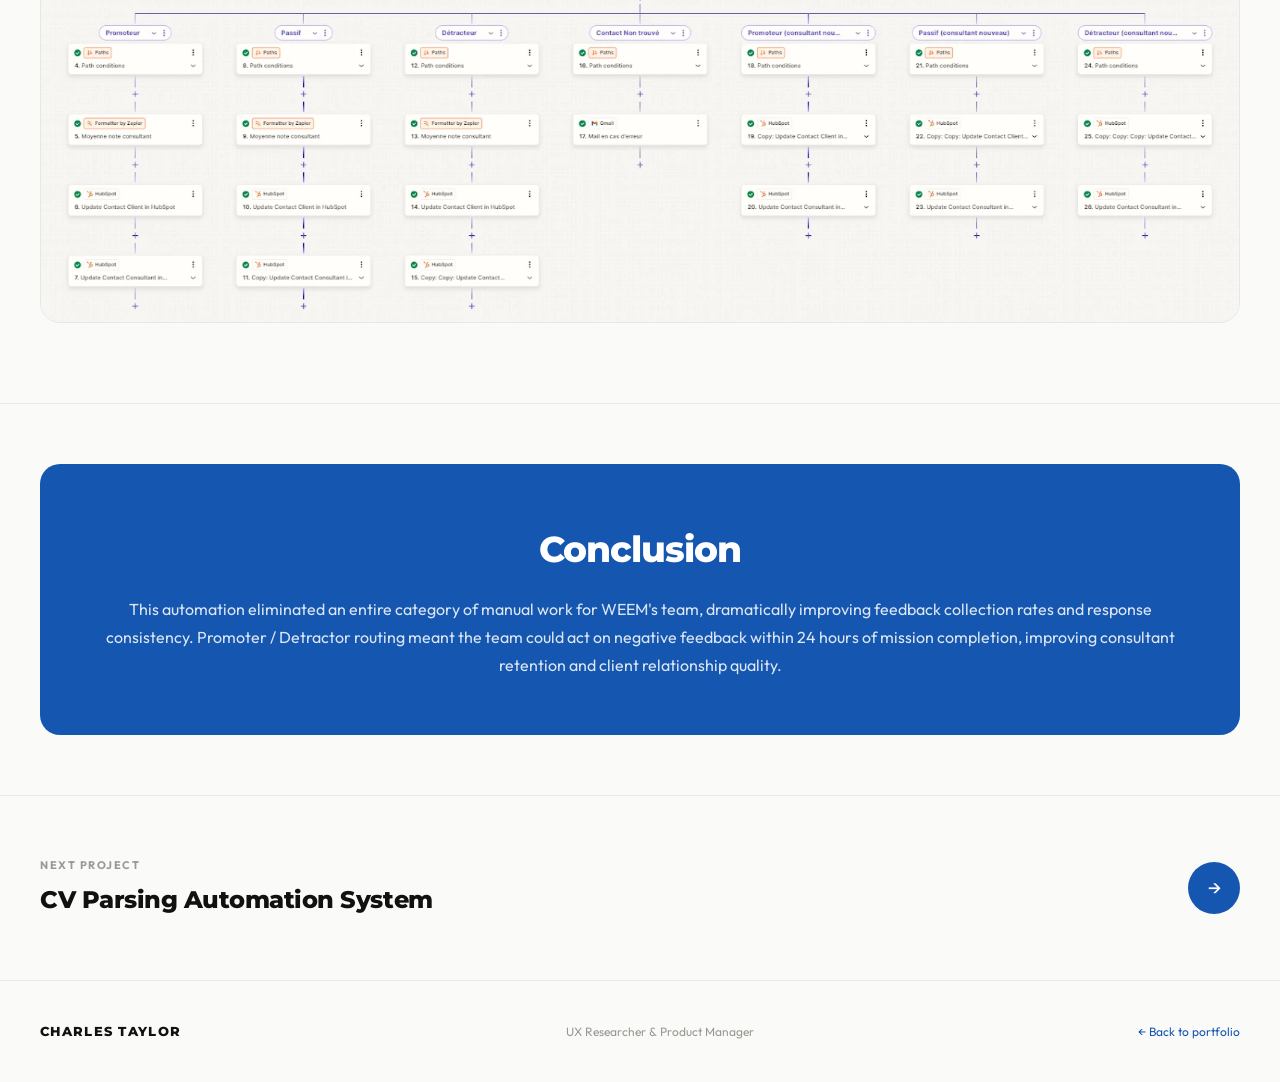
==== commit 65ed3539: "Rework section labels to product-focused terminology sitewide Co-Authored-By: Claude Sonnet 4.6 <nor" ====
--- a/portfolio/projects/automated-feedback.html
+++ b/portfolio/projects/automated-feedback.html
@@ -14,14 +14,14 @@
     <a href="../index.html" class="nav-logo">CHARLES TAYLOR</a>
     <div class="nav-links">
       <a href="../index.html#xr-projects" class="nav-link">3D / XR</a>
-      <a href="../index.html#ux-projects" class="nav-link">UX / UI</a>
+      <a href="../index.html#ux-projects" class="nav-link">Web &amp; Mobile</a>
       <a href="../index.html#contact" class="nav-cta">Let's Connect ↗</a>
     </div>
     <button class="nav-menu-btn" aria-label="Open menu"><span></span><span></span></button>
   </nav>
   <div class="mobile-menu">
     <a href="../index.html#xr-projects">3D / XR</a>
-    <a href="../index.html#ux-projects">UX / UI</a>
+    <a href="../index.html#ux-projects">Web &amp; Mobile</a>
     <a href="../index.html#contact">Let's Connect</a>
   </div>
 
